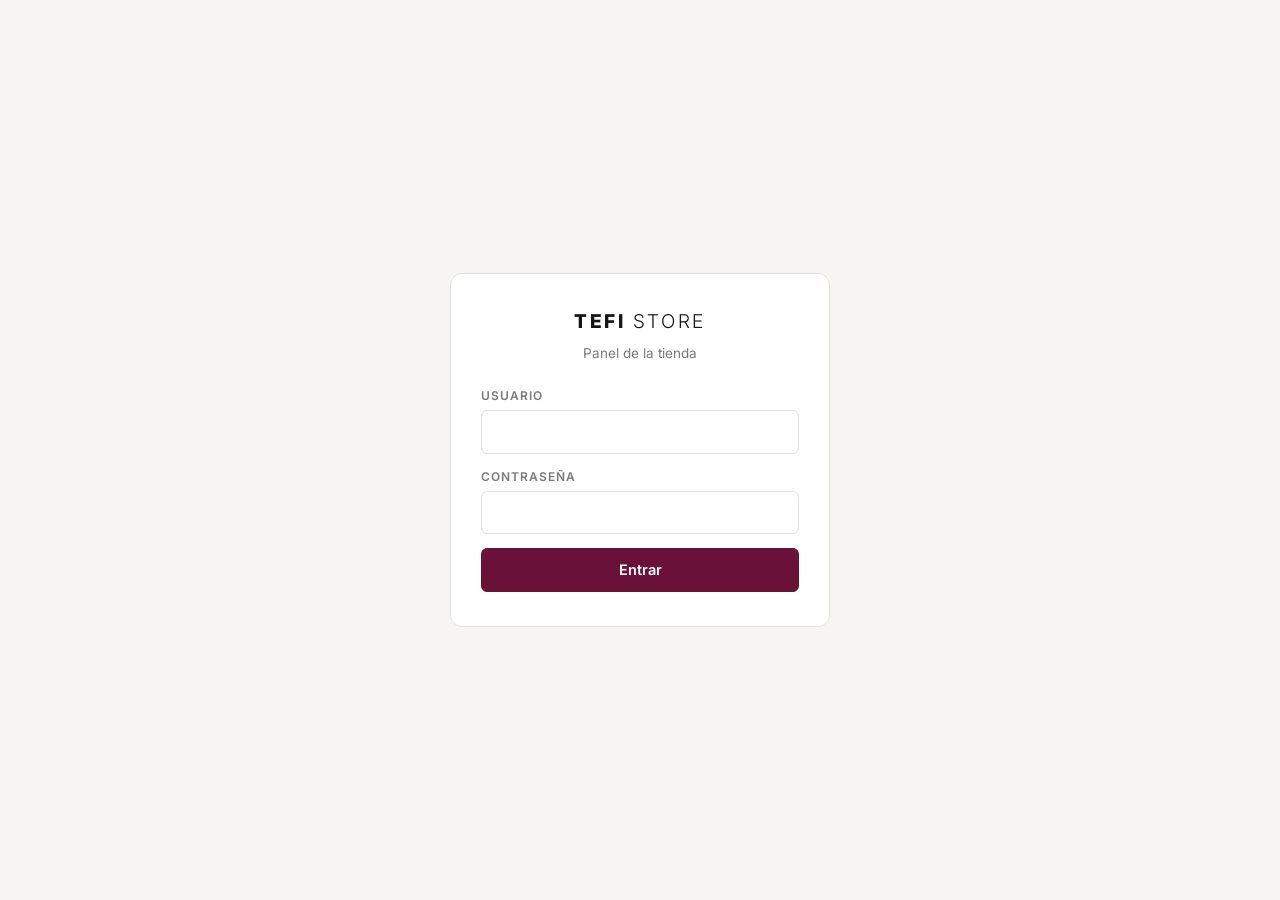
==== admin.html @ 6008ce54 "Que ningún fallo del panel quede en un «Error 502» pelado Si el código de error no estaba en la list" ====
<!doctype html>
<html lang="es-CL">
<head>
<meta charset="utf-8">
<meta name="viewport" content="width=device-width, initial-scale=1">
<meta name="robots" content="noindex, nofollow">
<title>Panel · Tefi Store</title>
<link rel="icon" href="favicon.svg" type="image/svg+xml">
<link rel="preconnect" href="https://fonts.googleapis.com">
<link rel="preconnect" href="https://fonts.gstatic.com" crossorigin>
<link rel="stylesheet" href="https://fonts.googleapis.com/css2?family=Playfair+Display:wght@500;600&family=Inter:wght@400;500;600;700&display=swap">
<style>
:root{
  --vino:#6a1138; --vino-osc:#4f0d2a; --dorado:#b98a3e;
  --tinta:#151515; --tinta-2:#4d4d4d; --suave-txt:#7a7a7a;
  --papel:#fff; --suave:#f6f5f3; --suave-2:#efedea; --linea:#e5e2de;
  --verde:#1f8a5b; --rojo:#b3261e;
  --titulo:"Playfair Display",Georgia,serif; --texto:"Inter",system-ui,sans-serif;
  --radio:6px;
}
*,*::before,*::after{box-sizing:border-box}
[hidden]{display:none !important}
body{margin:0;background:var(--suave);color:var(--tinta);font:15px/1.5 var(--texto);-webkit-font-smoothing:antialiased}
h1,h2,h3{margin:0}
button,input,select,textarea{font:inherit;color:inherit;max-width:100%}
a{color:var(--vino)}

/* ---------- piezas ---------- */
.boton{display:inline-flex;align-items:center;justify-content:center;gap:8px;background:var(--vino);color:#fff;
  border:1px solid var(--vino);border-radius:var(--radio);padding:10px 18px;font-size:14.5px;font-weight:600;cursor:pointer}
.boton:hover{background:var(--vino-osc);border-color:var(--vino-osc)}
.boton[disabled]{opacity:.45;pointer-events:none}
.boton--linea{background:transparent;color:var(--tinta);border-color:var(--linea)}
.boton--linea:hover{background:var(--suave);color:var(--tinta);border-color:var(--tinta)}
.boton--chico{padding:6px 12px;font-size:13px}
.boton--rojo{background:transparent;border-color:var(--linea);color:var(--rojo)}
.boton--rojo:hover{background:#fdf0ef;border-color:var(--rojo)}
.campo{display:grid;gap:5px;margin-bottom:14px}
.campo>label{font-size:12px;letter-spacing:.08em;text-transform:uppercase;color:var(--suave-txt);font-weight:600}
.campo input,.campo select,.campo textarea{width:100%;border:1px solid var(--linea);border-radius:var(--radio);
  padding:10px 12px;font-size:14.5px;background:#fff;outline:none}
.campo input:focus,.campo select:focus,.campo textarea:focus{border-color:var(--vino)}
.campo textarea{min-height:76px;resize:vertical;font-family:inherit;line-height:1.5}
.campo .ayuda{font-size:12.5px;color:var(--suave-txt)}
.fila{display:grid;grid-template-columns:1fr 1fr;gap:0 14px}
.fila-3{display:grid;grid-template-columns:1fr 1fr 1fr;gap:0 14px}
@media(max-width:620px){.fila,.fila-3{grid-template-columns:1fr}}
.marca-check{display:flex;align-items:center;gap:9px;font-size:14.5px;margin-bottom:10px;cursor:pointer}
.marca-check input{width:17px;height:17px;accent-color:var(--vino)}
.tarjeta{background:#fff;border:1px solid var(--linea);border-radius:10px;padding:18px;margin-bottom:14px}
.tarjeta>h3{font-family:var(--titulo);font-size:19px;font-weight:600;margin-bottom:14px}
.vacio{color:var(--suave-txt);font-size:14px;padding:12px 0}

/* ---------- entrar ---------- */
.entrar{min-height:100vh;display:grid;place-items:center;padding:20px}
.entrar-caja{width:min(100%,380px);background:#fff;border:1px solid var(--linea);border-radius:12px;padding:34px 30px}
.marca{display:flex;align-items:baseline;gap:7px;letter-spacing:.14em;font-size:19px;justify-content:center;margin-bottom:6px}
.marca b{font-weight:800}.marca span{font-weight:300}
.entrar-caja p.sub{text-align:center;color:var(--suave-txt);font-size:13.5px;margin:0 0 24px}
.aviso{font-size:13.5px;border-radius:var(--radio);padding:10px 12px;margin-bottom:14px}
.aviso--mal{background:#fdf0ef;color:var(--rojo)}
.aviso--ok{background:#eef8f2;color:var(--verde)}
.aviso--info{background:var(--suave);color:var(--tinta-2)}

/* ---------- marco ---------- */
.barra{position:sticky;top:0;z-index:20;background:#fff;border-bottom:1px solid var(--linea);
  display:flex;align-items:center;gap:14px;padding:12px 20px}
.barra .marca{margin:0;font-size:16px}
.barra-etiqueta{font-size:11.5px;letter-spacing:.12em;text-transform:uppercase;color:var(--suave-txt);
  border-left:1px solid var(--linea);padding-left:14px}
.barra-der{margin-left:auto;display:flex;align-items:center;gap:10px}
.estado-guardado{font-size:13px;color:var(--suave-txt)}
.estado-guardado[data-cambios]{color:var(--dorado);font-weight:600}
.pestanas{display:flex;gap:2px;overflow-x:auto;background:#fff;border-bottom:1px solid var(--linea);padding:0 12px}
.pestanas button{background:none;border:0;border-bottom:2px solid transparent;padding:12px 14px;
  font-size:14.5px;font-weight:500;color:var(--tinta-2);cursor:pointer;white-space:nowrap}
.pestanas button:hover{color:var(--tinta)}
.pestanas button[aria-current]{color:var(--vino);border-bottom-color:var(--vino);font-weight:600}
.cuerpo{max-width:1180px;margin:0 auto;padding:22px 20px 80px}

/* ---------- productos ---------- */
.productos{display:grid;grid-template-columns:320px minmax(0,1fr);gap:20px;align-items:start}
@media(max-width:860px){.productos{grid-template-columns:1fr}}
.lista-caja{background:#fff;border:1px solid var(--linea);border-radius:10px;overflow:hidden;position:sticky;top:120px}
@media(max-width:860px){.lista-caja{position:static}}
.lista-filtros{padding:12px;border-bottom:1px solid var(--linea);display:grid;gap:8px}
.lista-filtros input,.lista-filtros select{width:100%;border:1px solid var(--linea);border-radius:var(--radio);padding:8px 10px;font-size:14px}
.lista{max-height:62vh;overflow:auto}
.lista-item{display:flex;align-items:center;gap:10px;width:100%;text-align:left;background:none;border:0;
  border-bottom:1px solid var(--linea);padding:9px 12px;cursor:pointer}
.lista-item:hover{background:var(--suave)}
.lista-item[aria-current]{background:#f7eff3;box-shadow:inset 3px 0 0 var(--vino)}
.lista-item img{width:44px;height:44px;object-fit:cover;background:var(--suave-2);border-radius:4px;flex:none}
.lista-item div{min-width:0;display:grid}
.lista-item b{font-size:14px;font-weight:500;white-space:nowrap;overflow:hidden;text-overflow:ellipsis}
.lista-item small{font-size:12.5px;color:var(--suave-txt)}
.lista-item .oculto-tag{font-size:11px;color:var(--rojo)}

.editor{background:#fff;border:1px solid var(--linea);border-radius:10px;padding:22px}
.editor-cab{display:flex;align-items:center;gap:12px;margin-bottom:18px}
.editor-cab h2{font-family:var(--titulo);font-size:22px;font-weight:600;margin-right:auto}
.sub-titulo{font-size:12px;letter-spacing:.1em;text-transform:uppercase;color:var(--suave-txt);
  font-weight:600;margin:22px 0 12px;padding-top:16px;border-top:1px solid var(--linea)}

/* fotos */
.fotos{display:flex;flex-wrap:wrap;gap:10px}
.foto{position:relative;width:118px}
.foto img{width:118px;height:89px;object-fit:cover;background:var(--suave-2);border:1px solid var(--linea);border-radius:6px;display:block}
.foto-acciones{display:flex;gap:4px;margin-top:4px}
.foto-acciones button{flex:1;border:1px solid var(--linea);background:#fff;border-radius:4px;padding:3px;
  font-size:12px;cursor:pointer;line-height:1.2}
.foto-acciones button:hover{background:var(--suave)}
.foto-principal{position:absolute;top:4px;left:4px;background:var(--vino);color:#fff;font-size:10px;
  letter-spacing:.06em;text-transform:uppercase;padding:2px 6px;border-radius:3px}
.subir{width:118px;height:89px;border:1px dashed var(--linea);border-radius:6px;background:var(--suave);
  display:grid;place-items:center;cursor:pointer;font-size:13px;color:var(--suave-txt);text-align:center;padding:6px}
.subir:hover{border-color:var(--vino);color:var(--vino)}

/* campo de imagen (portada y banda): se sube desde el dispositivo */
.img-campo{display:flex;gap:14px;align-items:flex-start;flex-wrap:wrap}
.img-campo>img{width:220px;aspect-ratio:4/3;object-fit:cover;display:block;
  border:1px solid var(--linea);border-radius:8px;background:var(--suave-2)}
.img-vacia{width:220px;aspect-ratio:4/3;border:1px dashed var(--linea);border-radius:8px;
  background:var(--suave);display:grid;place-items:center;font-size:13px;color:var(--suave-txt)}
.img-acciones{display:grid;gap:7px;align-content:start;max-width:260px}
.img-acciones label{cursor:pointer}
.img-acciones .ayuda{font-size:12.5px;color:var(--suave-txt);line-height:1.45}

/* tallas */
.tallas-modo{display:flex;gap:6px;margin-bottom:12px}
.tallas-modo button{border:1px solid var(--linea);background:#fff;border-radius:999px;padding:6px 14px;
  font-size:13.5px;cursor:pointer}
.tallas-modo button[aria-pressed="true"]{background:var(--vino);border-color:var(--vino);color:#fff}
.tallas-stock{display:flex;flex-wrap:wrap;gap:8px}
.talla-stock{width:76px}
.talla-stock span{display:block;font-size:12px;color:var(--suave-txt);text-align:center;margin-bottom:3px}
.talla-stock input{width:100%;text-align:center;border:1px solid var(--linea);border-radius:var(--radio);padding:7px 4px}
.talla-stock input[data-cero]{background:#fdf0ef;border-color:#f0c9c6}

/* filas repetibles */
.repe{border:1px solid var(--linea);border-radius:8px;padding:14px;margin-bottom:10px;background:var(--suave)}
.repe-cab{display:flex;align-items:center;gap:10px;margin-bottom:10px}
.repe-cab b{font-size:13px;letter-spacing:.06em;text-transform:uppercase;color:var(--suave-txt);margin-right:auto}
.repe .campo{margin-bottom:10px}
.color-fila{display:flex;gap:8px;align-items:center;margin-bottom:8px}
.color-fila input[type=text]{flex:1}
.color-fila input[type=color]{width:46px;height:38px;padding:2px;border:1px solid var(--linea);border-radius:var(--radio);background:#fff}

.guardado{position:fixed;left:50%;bottom:24px;transform:translate(-50%,10px);z-index:60;background:var(--tinta);
  color:#fff;padding:12px 20px;border-radius:var(--radio);font-size:14px;opacity:0;pointer-events:none;
  transition:opacity .2s,transform .2s}
.guardado[data-ver]{opacity:1;transform:translate(-50%,0)}
.guardado--mal{background:var(--rojo)}
</style>
</head>
<body>

<!-- ============ entrar ============ -->
<section class="entrar" data-entrar>
  <form class="entrar-caja" data-form-entrar>
    <div class="marca"><b>TEFI</b><span>STORE</span></div>
    <p class="sub">Panel de la tienda</p>
    <div class="aviso aviso--mal" data-error-entrar hidden></div>
    <div class="aviso aviso--info" data-config hidden></div>
    <div class="campo">
      <label for="u">Usuario</label>
      <input id="u" type="text" autocomplete="username" required>
    </div>
    <div class="campo">
      <label for="c">Contraseña</label>
      <input id="c" type="password" autocomplete="current-password" required>
    </div>
    <button class="boton" type="submit" style="width:100%">Entrar</button>
  </form>
</section>

<!-- ============ panel ============ -->
<div data-panel hidden>
  <header class="barra">
    <span class="marca"><b>TEFI</b><span>STORE</span></span>
    <span class="barra-etiqueta">Panel</span>
    <div class="barra-der">
      <span class="estado-guardado" data-estado>Sin cambios</span>
      <a class="boton boton--linea boton--chico" href="/" target="_blank" rel="noopener">Ver la página</a>
      <button class="boton" type="button" data-guardar>Guardar cambios</button>
      <button class="boton boton--linea boton--chico" type="button" data-salir>Salir</button>
    </div>
  </header>

  <nav class="pestanas" data-pestanas>
    <button type="button" data-ir="productos" aria-current="page">Productos</button>
    <button type="button" data-ir="portada">Portada</button>
    <button type="button" data-ir="tienda">Tienda</button>
    <button type="button" data-ir="cupones">Cupones</button>
    <button type="button" data-ir="ajustes">Ajustes</button>
  </nav>

  <main class="cuerpo">
    <section data-vista="productos">
      <div class="productos">
        <aside class="lista-caja">
          <div class="lista-filtros">
            <input type="search" data-buscar placeholder="Buscar modelo…">
            <select data-filtro-cat></select>
            <button class="boton boton--chico" type="button" data-nuevo>+ Nuevo producto</button>
          </div>
          <div class="lista" data-lista></div>
        </aside>
        <div data-editor></div>
      </div>
    </section>

    <section data-vista="portada" hidden></section>
    <section data-vista="tienda" hidden></section>
    <section data-vista="cupones" hidden></section>
    <section data-vista="ajustes" hidden></section>
  </main>
</div>

<div class="guardado" data-aviso></div>

<script>
(function () {
  "use strict";

  var API = "/api/admin";
  var cuenta = { usuario: "", clave: "" };
  var D = null;              // el catálogo que se está editando
  var fotosNuevas = [];      // { path, sha } de las fotos subidas en esta sesión
  var version = "";          // versión del catálogo que se cargó: evita pisar cambios de otro
  var previas = {};          // ruta -> la foto en el navegador, para verla antes de publicar
  var cambios = false;
  var sel = null;            // id del producto abierto
  var filtro = { texto: "", categoria: "" };
  var pestana = "productos";

  function $(s, r) { return (r || document).querySelector(s); }
  function $$(s, r) { return Array.prototype.slice.call((r || document).querySelectorAll(s)); }
  function esc(s) {
    return String(s == null ? "" : s).replace(/[&<>"']/g, function (c) {
      return { "&": "&amp;", "<": "&lt;", ">": "&gt;", '"': "&quot;", "'": "&#39;" }[c];
    });
  }
  function plata(n) { return "$" + String(Math.round(n || 0)).replace(/\B(?=(\d{3})+(?!\d))/g, "."); }
  function slug(s) {
    return String(s || "").toLowerCase().normalize("NFD").replace(/[̀-ͯ]/g, "")
      .replace(/[^a-z0-9]+/g, "-").replace(/^-+|-+$/g, "").slice(0, 40);
  }
  function avisar(texto, mal) {
    var el = $("[data-aviso]");
    el.textContent = texto;
    el.classList.toggle("guardado--mal", !!mal);
    el.setAttribute("data-ver", "");
    clearTimeout(el._t);
    el._t = setTimeout(function () { el.removeAttribute("data-ver"); }, 3200);
  }
  function tocar() {
    cambios = true;
    var e = $("[data-estado]");
    e.textContent = "Cambios sin guardar";
    e.setAttribute("data-cambios", "");
  }
  function limpio() {
    cambios = false;
    var e = $("[data-estado]");
    e.textContent = "Todo guardado";
    e.removeAttribute("data-cambios");
  }

  var ERRORES = {
    acceso: "Usuario o contraseña incorrectos.",
    "sin-clave": "Falta poner ADMIN_PASSWORD en las variables del proyecto.",
    "clave-corta": "La contraseña del proyecto debe tener 12 caracteres o más.",
    config: "Falta el token de GitHub o el nombre del repositorio.",
    github: "GitHub no aceptó el cambio. Intenta de nuevo en un minuto.",
    "token-malo": "El token de GitHub no sirve o ya venció. Genera uno nuevo y cámbialo en las variables del proyecto.",
    "token-sin-permiso": "El token de GitHub no tiene permiso para escribir en el repositorio. Necesita «Contents: Read and write».",
    "repo-no-encontrado": "No encuentro el repositorio con ese token. Revisa el nombre en GITHUB_REPO y que el token tenga acceso a ese repositorio.",
    conflicto: "El repositorio cambió mientras guardabas. Vuelve a entrar al panel y guarda de nuevo.",
    desactualizado: "El catálogo cambió desde que abriste el panel. Sal y vuelve a entrar para no borrar esos cambios, y aplica lo tuyo de nuevo.",
    "github-caido": "GitHub está con problemas ahora mismo. Intenta en unos minutos.",
    catalogo: "No se pudo leer el catálogo publicado.",
    datos: "Hay datos que no se pueden guardar así.",
    grande: "El catálogo quedó muy grande.",
    foto: "La foto no se pudo subir (debe ser JPG y pesar menos de 3,5 MB).",
    limite: "Demasiados intentos. Espera unos minutos.",
    origen: "Pedido bloqueado por seguridad."
  };

  function api(accion, extra) {
    var cuerpo = Object.assign({ accion: accion, usuario: cuenta.usuario, clave: cuenta.clave }, extra || {});
    return fetch(API, {
      method: "POST",
      headers: { "Content-Type": "application/json" },
      body: JSON.stringify(cuerpo)
    }).then(function (r) {
      return r.text().then(function (crudo) {
        var d = {};
        try { d = JSON.parse(crudo); } catch (x) { d = {}; }
        if (!r.ok || d.error) {
          // Si no hay un mensaje conocido, se muestra lo que haya llegado: es
          // preferible un texto feo a un «Error 502» que no dice nada.
          var motivo = ERRORES[d.error] ||
            (d.error ? "El servidor respondió «" + d.error + "» (HTTP " + r.status + ")."
                     : "El servidor respondió HTTP " + r.status + ".");
          var e = new Error(motivo +
            (d.github ? "\nGitHub dijo: " + d.github : "") +
            (!d.error && crudo ? "\n" + crudo.replace(/<[^>]*>/g, " ").replace(/\s+/g, " ").trim().slice(0, 200) : ""));
          e.codigo = d.error;
          throw e;
        }
        return d;
      });
    });
  }

  /* ============ entrar ============ */
  fetch(API).then(function (r) { return r.json(); }).then(function (s) {
    var faltas = [];
    if (s.clave !== "configurada") faltas.push("la contraseña del panel (ADMIN_PASSWORD)");
    if (s.github !== "configurado") faltas.push("el token de GitHub (GITHUB_TOKEN)");
    if (!s.repositorio || s.repositorio === "FALTA") faltas.push("el repositorio (GITHUB_REPO)");
    if (faltas.length) {
      var el = $("[data-config]");
      el.textContent = "Falta configurar " + faltas.join(" y ") + " en las variables del proyecto.";
      el.hidden = false;
    }
    if (s.usuario) $("#u").value = s.usuario;
  }).catch(function () { /* el panel igual deja intentar */ });

  $("[data-form-entrar]").addEventListener("submit", function (ev) {
    ev.preventDefault();
    var err = $("[data-error-entrar]");
    err.hidden = true;
    cuenta.usuario = $("#u").value.trim();
    cuenta.clave = $("#c").value;
    var boton = ev.target.querySelector("button");
    boton.disabled = true;
    boton.textContent = "Entrando…";
    api("entrar").then(function (d) {
      if (!d.catalogo) throw new Error("No se encontró el catálogo publicado.");
      D = d.catalogo;
      version = d.version || "";
      $("[data-entrar]").hidden = true;
      $("[data-panel]").hidden = false;
      limpio();
      pintarTodo();
    }).catch(function (e) {
      err.textContent = e.message;
      err.hidden = false;
    }).then(function () {
      boton.disabled = false;
      boton.textContent = "Entrar";
    });
  });

  $("[data-salir]").addEventListener("click", function () {
    if (cambios && !confirm("Tienes cambios sin guardar. ¿Salir igual?")) return;
    location.reload();
  });

  window.addEventListener("beforeunload", function (ev) {
    if (cambios) { ev.preventDefault(); ev.returnValue = ""; }
  });

  /* ============ guardar ============ */
  $("[data-guardar]").addEventListener("click", function () {
    var b = this;
    b.disabled = true;
    b.textContent = "Guardando…";
    api("publicar", { catalogo: D, fotos: fotosNuevas, version: version }).then(function (d) {
      version = (d && d.version) || version;
      fotosNuevas = [];
      limpio();
      avisar("Cambios guardados. La página se actualiza en un par de minutos.");
    }).catch(function (e) {
      avisar(e.message, true);
    }).then(function () {
      b.disabled = false;
      b.textContent = "Guardar cambios";
    });
  });

  /* ============ pestañas ============ */
  $("[data-pestanas]").addEventListener("click", function (ev) {
    var b = ev.target.closest("[data-ir]");
    if (!b) return;
    pestana = b.getAttribute("data-ir");
    $$("[data-ir]").forEach(function (x) {
      if (x === b) x.setAttribute("aria-current", "page"); else x.removeAttribute("aria-current");
    });
    pintarTodo();
  });

  function pintarTodo() {
    $$("[data-vista]").forEach(function (v) { v.hidden = v.getAttribute("data-vista") !== pestana; });
    if (pestana === "productos") { pintarLista(); pintarEditor(); }
    if (pestana === "portada") pintarPortada();
    if (pestana === "tienda") pintarTienda();
    if (pestana === "cupones") pintarCupones();
    if (pestana === "ajustes") pintarAjustes();
  }

  /* ============ productos ============ */
  function todos() {
    var r = [];
    (D.categorias || []).forEach(function (c) {
      (c.productos || []).forEach(function (p) { r.push({ cat: c, p: p }); });
    });
    return r;
  }
  function buscarProd(id) { return todos().filter(function (x) { return x.p.id === id; })[0] || null; }
  function foto1(p) { return (p.fotos && p.fotos[0]) || ""; }

  function pintarLista() {
    var selCat = $("[data-filtro-cat]");
    if (selCat.options.length !== (D.categorias || []).length + 1) {
      selCat.innerHTML = '<option value="">Todas las categorías</option>' +
        (D.categorias || []).map(function (c) {
          return '<option value="' + esc(c.id) + '">' + esc(c.nombre) + "</option>";
        }).join("");
    }
    selCat.value = filtro.categoria;
    $("[data-buscar]").value = filtro.texto;

    var txt = filtro.texto.toLowerCase();
    var lista = todos().filter(function (x) {
      if (filtro.categoria && x.cat.id !== filtro.categoria) return false;
      if (txt && x.p.nombre.toLowerCase().indexOf(txt) < 0) return false;
      return true;
    });
    $("[data-lista]").innerHTML = lista.length ? lista.map(function (x) {
      return '<button class="lista-item" type="button" data-sel="' + esc(x.p.id) + '"' +
        (x.p.id === sel ? ' aria-current="true"' : "") + ">" +
        '<img src="' + esc(urlFoto(foto1(x.p))) + '" alt="" loading="lazy">' +
        "<div><b>" + esc(x.p.nombre) + "</b><small>" + plata(x.p.precio) + " · " + esc(x.cat.nombre) +
        (x.p.disponible === false ? ' <span class="oculto-tag">oculto</span>' : "") + "</small></div></button>";
    }).join("") : '<p class="vacio" style="padding:14px">No hay productos con ese filtro.</p>';
  }

  function tallasComoObjeto(t) {
    if (t && typeof t === "object") return t;
    var o = {};
    var m = /^\s*(\d+)\s*(?:-|a|al)\s*(\d+)\s*$/.exec(String(t || ""));
    if (m) { for (var i = +m[1]; i <= +m[2]; i++) o[String(i)] = null; }
    else String(t || "").split(/[,;\s]+/).filter(Boolean).forEach(function (x) { o[x] = null; });
    return o;
  }

  function pintarEditor() {
    var caja = $("[data-editor]");
    var x = sel ? buscarProd(sel) : null;
    if (!x) {
      caja.innerHTML = '<div class="editor"><p class="vacio">Elige un producto de la lista para editarlo, ' +
        "o crea uno nuevo.</p></div>";
      return;
    }
    var p = x.p;
    var porStock = p.tallas && typeof p.tallas === "object";
    var tallas = tallasComoObjeto(p.tallas);

    caja.innerHTML = '<div class="editor">' +
      '<div class="editor-cab"><h2>' + esc(p.nombre || "Producto") + "</h2>" +
        '<button class="boton boton--rojo boton--chico" type="button" data-borrar-prod>Eliminar</button></div>' +

      '<div class="fila">' +
        campo("Nombre", '<input type="text" data-p="nombre" value="' + esc(p.nombre) + '">') +
        campo("Categoría", '<select data-p="__categoria">' + (D.categorias || []).map(function (c) {
          return '<option value="' + esc(c.id) + '"' + (c.id === x.cat.id ? " selected" : "") + ">" + esc(c.nombre) + "</option>";
        }).join("") + "</select>") +
      "</div>" +
      '<div class="fila">' +
        campo("Precio", '<input type="number" min="0" step="10" data-p="precio" value="' + (p.precio || 0) + '">') +
        campo("Precio antes (opcional)", '<input type="number" min="0" step="10" data-p="precioAntes" value="' +
          (p.precioAntes || "") + '"><span class="ayuda">Déjalo vacío si no está en oferta.</span>') +
      "</div>" +

      '<p class="sub-titulo">Fotos</p>' +
      '<div class="fotos" data-fotos>' +
        (p.fotos || []).map(function (f, i) {
          return '<div class="foto">' + (i === 0 ? '<span class="foto-principal">Principal</span>' : "") +
            '<img src="' + esc(urlFoto(f)) + '" alt="">' +
            '<div class="foto-acciones">' +
              (i > 0 ? '<button type="button" data-foto-sube="' + i + '" title="Mover antes">←</button>' : "") +
              '<button type="button" data-foto-borra="' + i + '" title="Quitar">Quitar</button>' +
            "</div></div>";
        }).join("") +
        '<label class="subir">+ Elegir foto<br><small>del dispositivo</small><input type="file" accept="image/*" hidden data-subir-foto></label>' +
      "</div>" +
      '<p class="ayuda" style="margin-top:8px">La primera foto es la que se ve en el catálogo. Se eligen desde tu teléfono o computador y se recortan solas a 4:3 sobre fondo blanco.</p>' +

      '<p class="sub-titulo">Tallas</p>' +
      '<div class="tallas-modo">' +
        '<button type="button" data-modo-tallas="rango" aria-pressed="' + (!porStock) + '">Rango (sin contar pares)</button>' +
        '<button type="button" data-modo-tallas="stock" aria-pressed="' + (porStock) + '">Stock por talla</button>' +
      "</div>" +
      (porStock
        ? '<div class="tallas-stock">' + Object.keys(tallas).map(function (t) {
            return '<label class="talla-stock"><span>Talla ' + esc(t) + "</span>" +
              '<input type="number" min="0" max="99" data-talla="' + esc(t) + '" value="' + (tallas[t] == null ? 0 : tallas[t]) + '"' +
              ((tallas[t] | 0) === 0 ? " data-cero" : "") + "></label>";
          }).join("") + "</div>" +
          '<p class="ayuda" style="margin-top:8px">En 0 la talla sale tachada. Con 1 o 2 la página avisa «última» o «quedan 2».</p>'
        : campo("Tallas disponibles", '<input type="text" data-p="tallas" value="' + esc(p.tallas || "") +
            '" placeholder="35-40"><span class="ayuda">Un rango como 35-40, o una lista: 36, 37, 39.</span>')) +

      '<p class="sub-titulo">Textos</p>' +
      campo("Resumen (se ve bajo el precio)", '<textarea data-p="detalle" style="min-height:60px">' + esc(p.detalle) + "</textarea>") +
      campo("Descripción", '<textarea data-p="descripcion">' + esc(p.descripcion) + "</textarea>") +
      '<div class="fila">' +
        campo("Material", '<input type="text" data-p="material" value="' + esc(p.material) + '">') +
        campo("Cuidados", '<input type="text" data-p="cuidados" value="' + esc(p.cuidados) + '">') +
      "</div>" +
      campo("Aviso de horma", '<input type="text" data-p="nota" value="' + esc(p.nota) + '">' +
        '<span class="ayuda">Sale destacado junto a las tallas. Ej: «Horma pequeña: se recomienda pedir una talla más».</span>') +

      '<p class="sub-titulo">Colores</p>' +
      '<div data-colores>' + (p.colores || []).map(function (c, i) {
        return '<div class="color-fila">' +
          '<input type="text" data-color-nombre="' + i + '" value="' + esc(c.nombre) + '" placeholder="Nombre del color">' +
          '<input type="color" data-color-hex="' + i + '" value="' + esc(c.hex || "#888888") + '">' +
          '<button class="boton boton--linea boton--chico" type="button" data-color-borra="' + i + '">Quitar</button></div>';
      }).join("") + "</div>" +
      '<button class="boton boton--linea boton--chico" type="button" data-color-nuevo>+ Agregar color</button>' +

      '<p class="sub-titulo">Cómo se muestra</p>' +
      '<label class="marca-check"><input type="checkbox" data-p="destacado"' + (p.destacado ? " checked" : "") +
        "> Mostrar en la portada (Destacados)</label>" +
      '<label class="marca-check"><input type="checkbox" data-p="__oculto"' + (p.disponible === false ? " checked" : "") +
        "> Esconder de la página</label>" +
      campo("Cinta", '<select data-p="__etiqueta">' +
        ["", "nuevo", "oferta", "ultimos"].map(function (e) {
          var n = { "": "Sin cinta", nuevo: "Nuevo", oferta: "Oferta", ultimos: "Últimos pares" }[e];
          return '<option value="' + e + '"' + ((p.etiquetas || [])[0] === e ? " selected" : "") + ">" + n + "</option>";
        }).join("") + "</select>") +
      "</div>";
  }

  /* Una foto recién subida aún no está en la página: se muestra la copia del navegador */
  function urlFoto(f) { return (f && previas[f]) || f || ""; }

  function campo(etiqueta, html) {
    return '<div class="campo"><label>' + esc(etiqueta) + "</label>" + html + "</div>";
  }

  /* Campo de imagen: se elige un archivo del teléfono o del computador, nunca un enlace */
  function campoImagen(etiqueta, valor, attrSubir, attrQuitar) {
    return '<div class="campo"><label>' + esc(etiqueta) + "</label>" +
      '<div class="img-campo">' +
        (valor ? '<img src="' + esc(urlFoto(valor)) + '" alt="">' : '<div class="img-vacia">Sin foto</div>') +
        '<div class="img-acciones">' +
          '<label class="boton boton--linea boton--chico">' + (valor ? "Cambiar foto" : "Elegir foto") +
            '<input type="file" accept="image/*" hidden ' + attrSubir + "></label>" +
          (valor ? '<button class="boton boton--linea boton--chico" type="button" ' + attrQuitar + ">Quitar</button>" : "") +
          '<small class="ayuda">Desde tu teléfono o computador. Se recorta sola a 4:3 y se achica para que la página cargue rápido.</small>' +
        "</div>" +
      "</div></div>";
  }

  /* ---- eventos de productos ---- */
  document.addEventListener("click", function (ev) {
    var el;
    if ((el = ev.target.closest("[data-sel]"))) { sel = el.getAttribute("data-sel"); pintarLista(); pintarEditor(); return; }
    if (ev.target.closest("[data-nuevo]")) { nuevoProducto(); return; }
    if (ev.target.closest("[data-borrar-prod]")) { borrarProducto(); return; }
    if ((el = ev.target.closest("[data-modo-tallas]"))) {
      var x = buscarProd(sel); if (!x) return;
      if (el.getAttribute("data-modo-tallas") === "stock") {
        var o = tallasComoObjeto(x.p.tallas);
        Object.keys(o).forEach(function (k) { if (o[k] == null) o[k] = 1; });
        x.p.tallas = o;
      } else {
        var ks = Object.keys(tallasComoObjeto(x.p.tallas));
        x.p.tallas = ks.length ? ks[0] + "-" + ks[ks.length - 1] : "35-40";
      }
      tocar(); pintarEditor();
      return;
    }
    if ((el = ev.target.closest("[data-foto-borra]"))) {
      var y = buscarProd(sel); if (!y) return;
      y.p.fotos.splice(+el.getAttribute("data-foto-borra"), 1);
      tocar(); pintarEditor(); pintarLista();
      return;
    }
    if ((el = ev.target.closest("[data-foto-sube]"))) {
      var z = buscarProd(sel); if (!z) return;
      var i = +el.getAttribute("data-foto-sube");
      var t = z.p.fotos[i - 1]; z.p.fotos[i - 1] = z.p.fotos[i]; z.p.fotos[i] = t;
      tocar(); pintarEditor(); pintarLista();
      return;
    }
    if (ev.target.closest("[data-color-nuevo]")) {
      var a = buscarProd(sel); if (!a) return;
      (a.p.colores = a.p.colores || []).push({ nombre: "", hex: "#888888" });
      tocar(); pintarEditor();
      return;
    }
    if ((el = ev.target.closest("[data-color-borra]"))) {
      var b = buscarProd(sel); if (!b) return;
      b.p.colores.splice(+el.getAttribute("data-color-borra"), 1);
      tocar(); pintarEditor();
      return;
    }
  });

  document.addEventListener("input", function (ev) {
    var el = ev.target, x;
    if (el.matches("[data-buscar]")) { filtro.texto = el.value; pintarLista(); return; }
    if (el.matches("[data-p]")) {
      x = buscarProd(sel); if (!x) return;
      var k = el.getAttribute("data-p");
      if (k === "__oculto") { if (el.checked) x.p.disponible = false; else delete x.p.disponible; }
      else if (k === "__etiqueta") { x.p.etiquetas = el.value ? [el.value] : []; }
      else if (k === "destacado") { if (el.checked) x.p.destacado = true; else delete x.p.destacado; }
      else if (k === "precio" || k === "precioAntes") {
        var n = parseInt(el.value, 10);
        if (k === "precioAntes" && !n) delete x.p.precioAntes; else x.p[k] = n || 0;
      } else if (k !== "__categoria") {
        x.p[k] = el.value;
      }
      tocar();
      if (k === "nombre" || k === "precio") pintarLista();
      return;
    }
    if (el.matches("[data-talla]")) {
      x = buscarProd(sel); if (!x) return;
      x.p.tallas[el.getAttribute("data-talla")] = Math.max(0, parseInt(el.value, 10) || 0);
      if ((parseInt(el.value, 10) || 0) === 0) el.setAttribute("data-cero", ""); else el.removeAttribute("data-cero");
      tocar();
      return;
    }
    if (el.matches("[data-color-nombre]") || el.matches("[data-color-hex]")) {
      x = buscarProd(sel); if (!x) return;
      var idx = +(el.getAttribute("data-color-nombre") || el.getAttribute("data-color-hex"));
      if (el.hasAttribute("data-color-nombre")) x.p.colores[idx].nombre = el.value;
      else x.p.colores[idx].hex = el.value;
      tocar();
      return;
    }
  });

  document.addEventListener("change", function (ev) {
    var el = ev.target;
    if (el.matches("[data-filtro-cat]")) { filtro.categoria = el.value; pintarLista(); return; }
    if (el.matches('[data-p="__categoria"]')) {
      var x = buscarProd(sel); if (!x) return;
      var destino = (D.categorias || []).filter(function (c) { return c.id === el.value; })[0];
      if (!destino || destino === x.cat) return;
      x.cat.productos.splice(x.cat.productos.indexOf(x.p), 1);
      destino.productos.push(x.p);
      tocar(); pintarLista(); pintarEditor();
      return;
    }
    if (el.matches("[data-subir-foto]")) { subirFoto(el); return; }
    if (el.matches("[data-subir-slide]")) { subirPortada(el); return; }
    if (el.matches("[data-subir-temp]")) { subirTemporada(el); return; }
    if (el.matches("[data-subir-cat]")) { subirCategoria(el); return; }
  });

  function nuevoProducto() {
    var cat = (D.categorias || []).filter(function (c) { return c.id === filtro.categoria; })[0] || D.categorias[0];
    if (!cat) return;
    var p = {
      id: "nuevo-" + Date.now().toString(36),
      nombre: "Modelo nuevo",
      precio: 0,
      fotos: [],
      detalle: "",
      descripcion: "",
      material: "",
      cuidados: "",
      nota: "",
      colores: [],
      etiquetas: [],
      tallas: "35-40"
    };
    cat.productos.unshift(p);
    sel = p.id;
    tocar();
    pintarLista();
    pintarEditor();
  }

  function borrarProducto() {
    var x = buscarProd(sel);
    if (!x) return;
    if (!confirm("¿Eliminar «" + x.p.nombre + "» del catálogo?")) return;
    x.cat.productos.splice(x.cat.productos.indexOf(x.p), 1);
    sel = null;
    tocar();
    pintarLista();
    pintarEditor();
  }

  /* ---- subir una foto ---- */
  /* Toma el archivo que eligió la usuaria, lo achica en el navegador y lo deja en el repositorio.
     Devuelve la ruta con la que queda guardado (fotos/nombre-xxxxx.jpg). */
  function subir(archivo, nombreBase, modo) {
    avisar("Preparando la foto…");
    var guardada = "";
    return aJpeg(archivo, modo).then(function (base64) {
      guardada = base64;
      return api("foto", { datos: base64 });
    }).then(function (d) {
      var base = (slug(nombreBase) || "foto").slice(0, 38);
      if (base.length < 3) base = "foto";
      var ruta = "fotos/" + base + "-" + Math.random().toString(36).slice(2, 7) + ".jpg";
      fotosNuevas.push({ path: ruta, sha: d.sha });
      previas[ruta] = "data:image/jpeg;base64," + guardada;
      return ruta;
    });
  }
  /* Saca el archivo del <input type="file"> y lo deja listo para volver a usarse */
  function archivoDe(input) {
    var archivo = input.files && input.files[0];
    input.value = "";
    return archivo || null;
  }
  function falloFoto(e) {
    avisar((e && e.message) || "No se pudo subir la foto.", true);
  }

  function subirFoto(input) {
    var archivo = archivoDe(input);
    if (!archivo) return;
    var x = buscarProd(sel);
    if (!x) return;
    subir(archivo, x.p.nombre, "contener").then(function (ruta) {
      (x.p.fotos = x.p.fotos || []).push(ruta);
      tocar();
      pintarEditor();
      pintarLista();
      avisar("Foto lista. Recuerda guardar los cambios.");
    }).catch(falloFoto);
  }

  function subirPortada(input) {
    var archivo = archivoDe(input);
    if (!archivo) return;
    var i = +input.getAttribute("data-subir-slide");
    var s = (D.portada || [])[i];
    if (!s) return;
    subir(archivo, "portada-" + (i + 1), "cubrir").then(function (ruta) {
      s.foto = ruta;
      tocar();
      pintarPortada();
      avisar("Foto lista. Recuerda guardar los cambios.");
    }).catch(falloFoto);
  }

  function subirCategoria(input) {
    var archivo = archivoDe(input);
    if (!archivo) return;
    var i = +input.getAttribute("data-subir-cat");
    var c = (D.categorias || [])[i];
    if (!c) return;
    subir(archivo, "categoria-" + (c.id || i + 1), "cubrir").then(function (ruta) {
      c.foto = ruta;
      tocar();
      pintarAjustes();
      avisar("Foto lista. Recuerda guardar los cambios.");
    }).catch(falloFoto);
  }

  function subirTemporada(input) {
    var archivo = archivoDe(input);
    if (!archivo) return;
    subir(archivo, "banda", "cubrir").then(function (ruta) {
      (D.temporada = D.temporada || {}).foto = ruta;
      tocar();
      pintarPortada();
      avisar("Foto lista. Recuerda guardar los cambios.");
    }).catch(falloFoto);
  }

  /* La foto se achica antes de subirla, siempre a 4:3.
     «contener»: el zapato completo sobre fondo blanco (catálogo).
     «cubrir»:   la foto llena el marco y se recorta lo que sobra (portada y banda). */
  function aJpeg(archivo, modo) {
    return new Promise(function (ok, mal) {
      var lector = new FileReader();
      lector.onerror = function () { mal(new Error("No se pudo leer el archivo.")); };
      lector.onload = function () {
        var im = new Image();
        im.onerror = function () { mal(new Error("Ese archivo no es una imagen.")); };
        im.onload = function () {
          var cubrir = modo === "cubrir";
          var W = cubrir ? 1600 : 1400, H = cubrir ? 1200 : 1050;
          var c = document.createElement("canvas");
          c.width = W; c.height = H;
          var g = c.getContext("2d");
          g.fillStyle = "#ffffff";
          g.fillRect(0, 0, W, H);
          var e = cubrir
            ? Math.max(W / im.width, H / im.height)
            : Math.min(W * 0.94 / im.width, H * 0.94 / im.height);
          var w = Math.round(im.width * e), h = Math.round(im.height * e);
          g.drawImage(im, Math.round((W - w) / 2), Math.round((H - h) / 2), w, h);
          var url = c.toDataURL("image/jpeg", cubrir ? 0.86 : 0.88);
          ok(url.slice(url.indexOf(",") + 1));
        };
        im.src = lector.result;
      };
      lector.readAsDataURL(archivo);
    });
  }

  /* ============ portada ============ */
  function pintarPortada() {
    var v = $('[data-vista="portada"]');
    var T = D.temporada || (D.temporada = {});
    v.innerHTML =
      '<div class="tarjeta"><h3>Barra de arriba</h3>' +
        '<div data-anuncio>' + (D.anuncio || []).map(function (a, i) {
          return '<div class="color-fila"><input type="text" data-anuncio-i="' + i + '" value="' + esc(a) + '">' +
            '<button class="boton boton--linea boton--chico" type="button" data-anuncio-borra="' + i + '">Quitar</button></div>';
        }).join("") + "</div>" +
        '<button class="boton boton--linea boton--chico" type="button" data-anuncio-nuevo>+ Agregar texto</button>' +
      "</div>" +

      '<div class="tarjeta"><h3>Imágenes de portada</h3>' +
        '<div class="fila">' +
          campo("Segundos que dura cada imagen",
            '<input type="number" min="2" max="20" step="1" data-portada-seg value="' +
            (parseFloat(D.portadaSegundos) || 4) + '"><span class="ayuda">Entre 2 y 20. Con 4 la portada cambia rápido.</span>') +
          "<div></div>" +
        "</div>" +
        (D.portada || []).map(function (s, i) {
          return '<div class="repe"><div class="repe-cab"><b>Imagen ' + (i + 1) + "</b>" +
            '<button class="boton boton--linea boton--chico" type="button" data-slide-borra="' + i + '">Quitar</button></div>' +
            '<div class="fila">' +
              campo("Título", '<input type="text" data-slide="' + i + '" data-k="titulo" value="' + esc(s.titulo) + '">') +
              campo("Texto del botón", '<input type="text" data-slide="' + i + '" data-k="boton" value="' + esc(s.boton) + '">') +
            "</div>" +
            campo("Bajada", '<input type="text" data-slide="' + i + '" data-k="bajada" value="' + esc(s.bajada) + '">') +
            campo("Enlace del botón", '<input type="text" data-slide="' + i + '" data-k="enlace" value="' + esc(s.enlace) + '">') +
            campoImagen("Foto", s.foto, 'data-subir-slide="' + i + '"', 'data-quitar-slide="' + i + '"') +
            "</div>";
        }).join("") +
        '<button class="boton boton--linea boton--chico" type="button" data-slide-nuevo>+ Agregar imagen</button>' +
      "</div>" +

      '<div class="tarjeta"><h3>Banda del medio</h3>' +
        '<div class="fila">' +
          campo("Etiqueta", '<input type="text" data-temp="etiqueta" value="' + esc(T.etiqueta) + '">') +
          campo("Título", '<input type="text" data-temp="titulo" value="' + esc(T.titulo) + '">') +
        "</div>" +
        campo("Bajada", '<textarea data-temp="bajada" style="min-height:60px">' + esc(T.bajada) + "</textarea>") +
        '<div class="fila">' +
          campo("Texto del botón", '<input type="text" data-temp="boton" value="' + esc(T.boton) + '">') +
          campo("Enlace", '<input type="text" data-temp="enlace" value="' + esc(T.enlace) + '">') +
        "</div>" +
        campoImagen("Foto", T.foto, 'data-subir-temp', "data-quitar-temp") +
      "</div>" +

      '<div class="tarjeta"><h3>Los tres pasos</h3>' +
        (D.pasos || []).map(function (p, i) {
          return '<div class="repe"><div class="repe-cab"><b>Paso ' + (i + 1) + "</b></div>" +
            '<div class="fila">' +
              campo("Título", '<input type="text" data-paso="' + i + '" data-k="titulo" value="' + esc(p.titulo) + '">') +
              campo("Ícono", '<select data-paso="' + i + '" data-k="icono">' +
                ["talla", "camion", "wsp", "bolsa", "tienda"].map(function (ic) {
                  return '<option value="' + ic + '"' + (p.icono === ic ? " selected" : "") + ">" + ic + "</option>";
                }).join("") + "</select>") +
            "</div>" +
            campo("Texto", '<textarea data-paso="' + i + '" data-k="texto" style="min-height:60px">' + esc(p.texto) + "</textarea>") +
            "</div>";
        }).join("") +
      "</div>";
  }

  /* ============ tienda ============ */
  function pintarTienda() {
    var N = D.negocio || (D.negocio = {});
    $('[data-vista="tienda"]').innerHTML =
      '<div class="tarjeta"><h3>Datos de contacto</h3>' +
        '<div class="fila">' +
          campo("Nombre de la tienda", '<input type="text" data-n="nombre" value="' + esc(N.nombre) + '">') +
          campo("Rubro", '<input type="text" data-n="rubro" value="' + esc(N.rubro) + '">') +
        "</div>" +
        '<div class="fila">' +
          campo("WhatsApp (solo números)", '<input type="text" data-n="whatsapp" value="' + esc(N.whatsapp) +
            '"><span class="ayuda">Con el 56 adelante: 56941706063</span>') +
          campo("WhatsApp como se muestra", '<input type="text" data-n="whatsappVisible" value="' + esc(N.whatsappVisible) + '">') +
        "</div>" +
        '<div class="fila">' +
          campo("Instagram (sin @)", '<input type="text" data-n="instagram" value="' + esc(N.instagram) + '">') +
          campo("Facebook (enlace)", '<input type="text" data-n="facebook" value="' + esc(N.facebook) + '">') +
        "</div>" +
      "</div>" +

      '<div class="tarjeta"><h3>Dónde están</h3>' +
        '<p class="ayuda" style="margin-bottom:12px">Si dejas la dirección vacía, la página no muestra la sección Tienda ni el mapa.</p>' +
        campo("Dirección", '<input type="text" data-n="direccion" value="' + esc(N.direccion) + '">') +
        '<div class="fila-3">' +
          campo("Sector", '<input type="text" data-n="sector" value="' + esc(N.sector) + '">') +
          campo("Ciudad", '<input type="text" data-n="ciudad" value="' + esc(N.ciudad) + '">') +
          campo("Región", '<input type="text" data-n="region" value="' + esc(N.region) + '">') +
        "</div>" +
        '<label class="marca-check"><input type="checkbox" data-n="retiroEnTienda"' + (N.retiroEnTienda ? " checked" : "") +
          "> Se puede retirar</label>" +
        '<div class="fila">' +
          campo("Cómo se llama el retiro", '<input type="text" data-n="nombreRetiro" value="' + esc(N.nombreRetiro) + '">') +
          campo("Nota del retiro", '<input type="text" data-n="notaRetiro" value="' + esc(N.notaRetiro) + '">') +
        "</div>" +
      "</div>" +

      '<div class="tarjeta"><h3>Despachos</h3>' +
        '<label class="marca-check"><input type="checkbox" data-n="envioPorPagar"' + (N.envioPorPagar ? " checked" : "") +
          "> Los envíos son por pagar (no se suman al total)</label>" +
        campo("Despacho gratis desde", '<input type="number" min="0" step="1000" data-n="envioGratisDesde" value="' +
          (N.envioGratisDesde || 0) + '"><span class="ayuda">0 = sin despacho gratis. No se usa si los envíos son por pagar.</span>') +
        '<div data-zonas>' + (N.envios || []).map(function (e, i) {
          return '<div class="repe"><div class="repe-cab"><b>Zona ' + (i + 1) + "</b>" +
            '<button class="boton boton--linea boton--chico" type="button" data-zona-borra="' + i + '">Quitar</button></div>' +
            '<div class="fila">' +
              campo("Nombre", '<input type="text" data-zona="' + i + '" data-k="nombre" value="' + esc(e.nombre) + '">') +
              campo("Precio (si se cobra)", '<input type="number" min="0" data-zona="' + i + '" data-k="precio" value="' + (e.precio || "") + '">') +
            "</div>" +
            campo("Plazo", '<input type="text" data-zona="' + i + '" data-k="detalle" value="' + esc(e.detalle) + '">') +
            '<div class="fila">' +
              campo("Comunas (separadas por coma)", '<input type="text" data-zona="' + i + '" data-k="comunas" value="' +
                esc((e.comunas || []).join(", ")) + '">') +
              campo("Regiones (o * para el resto)", '<input type="text" data-zona="' + i + '" data-k="regiones" value="' +
                esc((e.regiones || []).join(", ")) + '">') +
            "</div></div>";
        }).join("") + "</div>" +
        '<button class="boton boton--linea boton--chico" type="button" data-zona-nueva>+ Agregar zona</button>' +
      "</div>" +

      '<div class="tarjeta"><h3>Formas de pago</h3>' +
        campo("Una por línea", '<textarea data-n="__pagos" style="min-height:90px">' + esc((N.pagos || []).join("\n")) + "</textarea>") +
      "</div>" +

      '<div class="tarjeta"><h3>Políticas de compra</h3>' +
        '<div data-politicas>' + (N.politicas || []).map(function (p, i) {
          return '<div class="repe"><div class="repe-cab"><b>Política ' + (i + 1) + "</b>" +
            '<button class="boton boton--linea boton--chico" type="button" data-pol-borra="' + i + '">Quitar</button></div>' +
            campo("Título", '<input type="text" data-pol="' + i + '" data-k="titulo" value="' + esc(p.titulo) + '">') +
            campo("Texto", '<textarea data-pol="' + i + '" data-k="texto" style="min-height:60px">' + esc(p.texto) + "</textarea>") +
            "</div>";
        }).join("") + "</div>" +
        '<button class="boton boton--linea boton--chico" type="button" data-pol-nueva>+ Agregar política</button>' +
      "</div>";
  }

  /* ============ cupones ============ */
  function pintarCupones() {
    $('[data-vista="cupones"]').innerHTML =
      '<div class="tarjeta"><h3>Cupones de descuento</h3>' +
        '<p class="ayuda" style="margin-bottom:14px">El cliente escribe el código en «Finalizar compra». Un cupón por pedido.</p>' +
        '<div data-cupones>' + (D.cupones || []).map(function (c, i) {
          return '<div class="repe"><div class="repe-cab"><b>' + esc(c.codigo || "Cupón") + "</b>" +
            '<button class="boton boton--linea boton--chico" type="button" data-cup-borra="' + i + '">Quitar</button></div>' +
            '<div class="fila-3">' +
              campo("Código", '<input type="text" data-cup="' + i + '" data-k="codigo" value="' + esc(c.codigo) + '">') +
              campo("Tipo", '<select data-cup="' + i + '" data-k="tipo">' +
                [["porcentaje", "Porcentaje"], ["monto", "Monto fijo"], ["envio", "Despacho gratis"]].map(function (t) {
                  return '<option value="' + t[0] + '"' + (c.tipo === t[0] ? " selected" : "") + ">" + t[1] + "</option>";
                }).join("") + "</select>") +
              campo("Valor", '<input type="number" min="0" data-cup="' + i + '" data-k="valor" value="' + (c.valor || 0) + '">') +
            "</div>" +
            '<div class="fila-3">' +
              campo("Compra mínima", '<input type="number" min="0" data-cup="' + i + '" data-k="minimo" value="' + (c.minimo || "") + '">') +
              campo("Tope del descuento", '<input type="number" min="0" data-cup="' + i + '" data-k="tope" value="' + (c.tope || "") + '">') +
              campo("Hasta (aaaa-mm-dd)", '<input type="text" data-cup="' + i + '" data-k="hasta" value="' + esc(c.hasta || "") + '">') +
            "</div>" +
            campo("Detalle", '<input type="text" data-cup="' + i + '" data-k="detalle" value="' + esc(c.detalle) + '">') +
            '<label class="marca-check"><input type="checkbox" data-cup="' + i + '" data-k="activo"' +
              (c.activo !== false ? " checked" : "") + "> Activo</label>" +
            '<label class="marca-check"><input type="checkbox" data-cup="' + i + '" data-k="visible"' +
              (c.visible !== false ? " checked" : "") + "> Mostrarlo en la página</label>" +
            "</div>";
        }).join("") + "</div>" +
        '<button class="boton boton--linea boton--chico" type="button" data-cup-nuevo>+ Agregar cupón</button>' +
      "</div>";
  }

  /* ============ ajustes ============ */
  function pintarAjustes() {
    var T = D.tema || (D.tema = {});
    $('[data-vista="ajustes"]').innerHTML =
      '<div class="tarjeta"><h3>Colores de la marca</h3>' +
        '<div class="fila">' +
          campo("Color principal", '<input type="color" data-tema="color" value="' + esc(T.color || "#6a1138") + '" style="height:44px">') +
          campo("Color de detalles", '<input type="color" data-tema="colorDestacado" value="' + esc(T.colorDestacado || "#b98a3e") + '" style="height:44px">') +
        "</div>" +
      "</div>" +

      '<div class="tarjeta"><h3>Categorías</h3>' +
        '<p class="ayuda" style="margin-bottom:12px">Son los botones del menú. Al quitar una categoría se borran sus productos.</p>' +
        '<div data-cats>' + (D.categorias || []).map(function (c, i) {
          return '<div class="repe"><div class="color-fila">' +
            '<input type="text" data-cat="' + i + '" value="' + esc(c.nombre) + '">' +
            '<span class="ayuda" style="width:90px">' + (c.productos || []).length + " productos</span>" +
            (i > 0 ? '<button class="boton boton--linea boton--chico" type="button" data-cat-sube="' + i + '">↑</button>' : "") +
            '<button class="boton boton--linea boton--chico" type="button" data-cat-borra="' + i + '">Quitar</button></div>' +
            campoImagen("Foto en «Compra por categoría»", c.foto,
              'data-subir-cat="' + i + '"', 'data-quitar-cat="' + i + '"') +
            "</div>";
        }).join("") + "</div>" +
        '<button class="boton boton--linea boton--chico" type="button" data-cat-nueva>+ Agregar categoría</button>' +
      "</div>" +

      '<div class="tarjeta"><h3>Guía de tallas</h3>' +
        '<div data-guia>' + (D.guiaTallas || []).map(function (g, i) {
          return '<div class="color-fila">' +
            '<input type="text" data-guia="' + i + '" data-k="talla" value="' + esc(g.talla) + '" placeholder="Talla">' +
            '<input type="text" data-guia="' + i + '" data-k="cm" value="' + esc(g.cm) + '" placeholder="cm">' +
            '<input type="text" data-guia="' + i + '" data-k="us" value="' + esc(g.us) + '" placeholder="US">' +
            '<button class="boton boton--linea boton--chico" type="button" data-guia-borra="' + i + '">Quitar</button></div>';
        }).join("") + "</div>" +
        '<button class="boton boton--linea boton--chico" type="button" data-guia-nueva>+ Agregar talla</button>' +
      "</div>" +

      '<div class="tarjeta"><h3>Títulos de las secciones</h3>' +
        Object.keys(D.textos || {}).map(function (k) {
          var t = D.textos[k];
          return '<div class="repe"><div class="repe-cab"><b>' + esc(k) + "</b></div>" +
            campo("Título", '<input type="text" data-texto="' + esc(k) + '" data-k="titulo" value="' + esc(t.titulo) + '">') +
            campo("Bajada", '<textarea data-texto="' + esc(k) + '" data-k="bajada" style="min-height:56px">' + esc(t.bajada) + "</textarea>") +
            "</div>";
        }).join("") +
      "</div>";
  }

  /* ============ eventos de las otras pestañas ============ */
  document.addEventListener("input", function (ev) {
    var el = ev.target, i;
    if (el.matches("[data-n]")) {
      var k = el.getAttribute("data-n");
      if (k === "__pagos") D.negocio.pagos = el.value.split("\n").map(function (s) { return s.trim(); }).filter(Boolean);
      else if (el.type === "checkbox") D.negocio[k] = el.checked;
      else if (el.type === "number") D.negocio[k] = parseInt(el.value, 10) || 0;
      else D.negocio[k] = el.value;
      tocar(); return;
    }
    if (el.matches("[data-temp]")) { D.temporada[el.getAttribute("data-temp")] = el.value; tocar(); return; }
    if (el.matches("[data-portada-seg]")) {
      D.portadaSegundos = Math.min(20, Math.max(2, parseInt(el.value, 10) || 4));
      tocar(); return;
    }
    if (el.matches("[data-tema]")) { D.tema[el.getAttribute("data-tema")] = el.value; tocar(); return; }
    if (el.matches("[data-anuncio-i]")) { D.anuncio[+el.getAttribute("data-anuncio-i")] = el.value; tocar(); return; }
    if (el.matches("[data-slide]")) {
      D.portada[+el.getAttribute("data-slide")][el.getAttribute("data-k")] = el.value; tocar(); return;
    }
    if (el.matches("[data-paso]")) {
      D.pasos[+el.getAttribute("data-paso")][el.getAttribute("data-k")] = el.value; tocar(); return;
    }
    if (el.matches("[data-zona]")) {
      i = +el.getAttribute("data-zona");
      var kz = el.getAttribute("data-k");
      var z = D.negocio.envios[i];
      if (kz === "comunas" || kz === "regiones") {
        var l = el.value.split(",").map(function (s) { return s.trim(); }).filter(Boolean);
        if (l.length) z[kz] = l; else delete z[kz];
      } else if (kz === "precio") {
        var n = parseInt(el.value, 10);
        if (n) z.precio = n; else delete z.precio;
      } else z[kz] = el.value;
      tocar(); return;
    }
    if (el.matches("[data-pol]")) {
      D.negocio.politicas[+el.getAttribute("data-pol")][el.getAttribute("data-k")] = el.value; tocar(); return;
    }
    if (el.matches("[data-cup]")) {
      i = +el.getAttribute("data-cup");
      var kc = el.getAttribute("data-k");
      var c = D.cupones[i];
      if (el.type === "checkbox") c[kc] = el.checked;
      else if (el.type === "number") { var v = parseInt(el.value, 10); if (v) c[kc] = v; else delete c[kc]; }
      else c[kc] = el.value;
      tocar(); return;
    }
    if (el.matches("[data-cat]")) { D.categorias[+el.getAttribute("data-cat")].nombre = el.value; tocar(); return; }
    if (el.matches("[data-guia]")) {
      D.guiaTallas[+el.getAttribute("data-guia")][el.getAttribute("data-k")] = el.value; tocar(); return;
    }
    if (el.matches("[data-texto]")) {
      D.textos[el.getAttribute("data-texto")][el.getAttribute("data-k")] = el.value; tocar(); return;
    }
  });

  document.addEventListener("click", function (ev) {
    var el, i;
    if (ev.target.closest("[data-anuncio-nuevo]")) { (D.anuncio = D.anuncio || []).push(""); tocar(); pintarPortada(); return; }
    if ((el = ev.target.closest("[data-anuncio-borra]"))) { D.anuncio.splice(+el.getAttribute("data-anuncio-borra"), 1); tocar(); pintarPortada(); return; }
    if (ev.target.closest("[data-slide-nuevo]")) {
      (D.portada = D.portada || []).push({ titulo: "Título nuevo", bajada: "", foto: "", boton: "Ver el catálogo", enlace: "#/catalogo" });
      tocar(); pintarPortada(); return;
    }
    if ((el = ev.target.closest("[data-slide-borra]"))) { D.portada.splice(+el.getAttribute("data-slide-borra"), 1); tocar(); pintarPortada(); return; }
    if ((el = ev.target.closest("[data-quitar-slide]"))) { D.portada[+el.getAttribute("data-quitar-slide")].foto = ""; tocar(); pintarPortada(); return; }
    if (ev.target.closest("[data-quitar-temp]")) { (D.temporada = D.temporada || {}).foto = ""; tocar(); pintarPortada(); return; }
    if ((el = ev.target.closest("[data-quitar-cat]"))) { D.categorias[+el.getAttribute("data-quitar-cat")].foto = ""; tocar(); pintarAjustes(); return; }
    if (ev.target.closest("[data-zona-nueva]")) {
      (D.negocio.envios = D.negocio.envios || []).push({ nombre: "Zona nueva", detalle: "" });
      tocar(); pintarTienda(); return;
    }
    if ((el = ev.target.closest("[data-zona-borra]"))) { D.negocio.envios.splice(+el.getAttribute("data-zona-borra"), 1); tocar(); pintarTienda(); return; }
    if (ev.target.closest("[data-pol-nueva]")) {
      (D.negocio.politicas = D.negocio.politicas || []).push({ titulo: "", texto: "" });
      tocar(); pintarTienda(); return;
    }
    if ((el = ev.target.closest("[data-pol-borra]"))) { D.negocio.politicas.splice(+el.getAttribute("data-pol-borra"), 1); tocar(); pintarTienda(); return; }
    if (ev.target.closest("[data-cup-nuevo]")) {
      (D.cupones = D.cupones || []).push({ codigo: "", tipo: "porcentaje", valor: 10, detalle: "", activo: true, visible: true });
      tocar(); pintarCupones(); return;
    }
    if ((el = ev.target.closest("[data-cup-borra]"))) { D.cupones.splice(+el.getAttribute("data-cup-borra"), 1); tocar(); pintarCupones(); return; }
    if (ev.target.closest("[data-cat-nueva]")) {
      var nombre = prompt("Nombre de la categoría:");
      if (!nombre) return;
      D.categorias.push({ id: slug(nombre) || ("cat-" + Date.now().toString(36)), nombre: nombre, foto: "", productos: [] });
      tocar(); pintarAjustes(); return;
    }
    if ((el = ev.target.closest("[data-cat-borra]"))) {
      i = +el.getAttribute("data-cat-borra");
      var c = D.categorias[i];
      if ((c.productos || []).length && !confirm("«" + c.nombre + "» tiene " + c.productos.length +
        " productos y se borrarán con ella. ¿Seguir?")) return;
      D.categorias.splice(i, 1);
      tocar(); pintarAjustes(); return;
    }
    if ((el = ev.target.closest("[data-cat-sube]"))) {
      i = +el.getAttribute("data-cat-sube");
      var t = D.categorias[i - 1]; D.categorias[i - 1] = D.categorias[i]; D.categorias[i] = t;
      tocar(); pintarAjustes(); return;
    }
    if (ev.target.closest("[data-guia-nueva]")) {
      (D.guiaTallas = D.guiaTallas || []).push({ talla: "", cm: "", us: "" });
      tocar(); pintarAjustes(); return;
    }
    if ((el = ev.target.closest("[data-guia-borra]"))) { D.guiaTallas.splice(+el.getAttribute("data-guia-borra"), 1); tocar(); pintarAjustes(); return; }
  });
})();
</script>
</body>
</html>
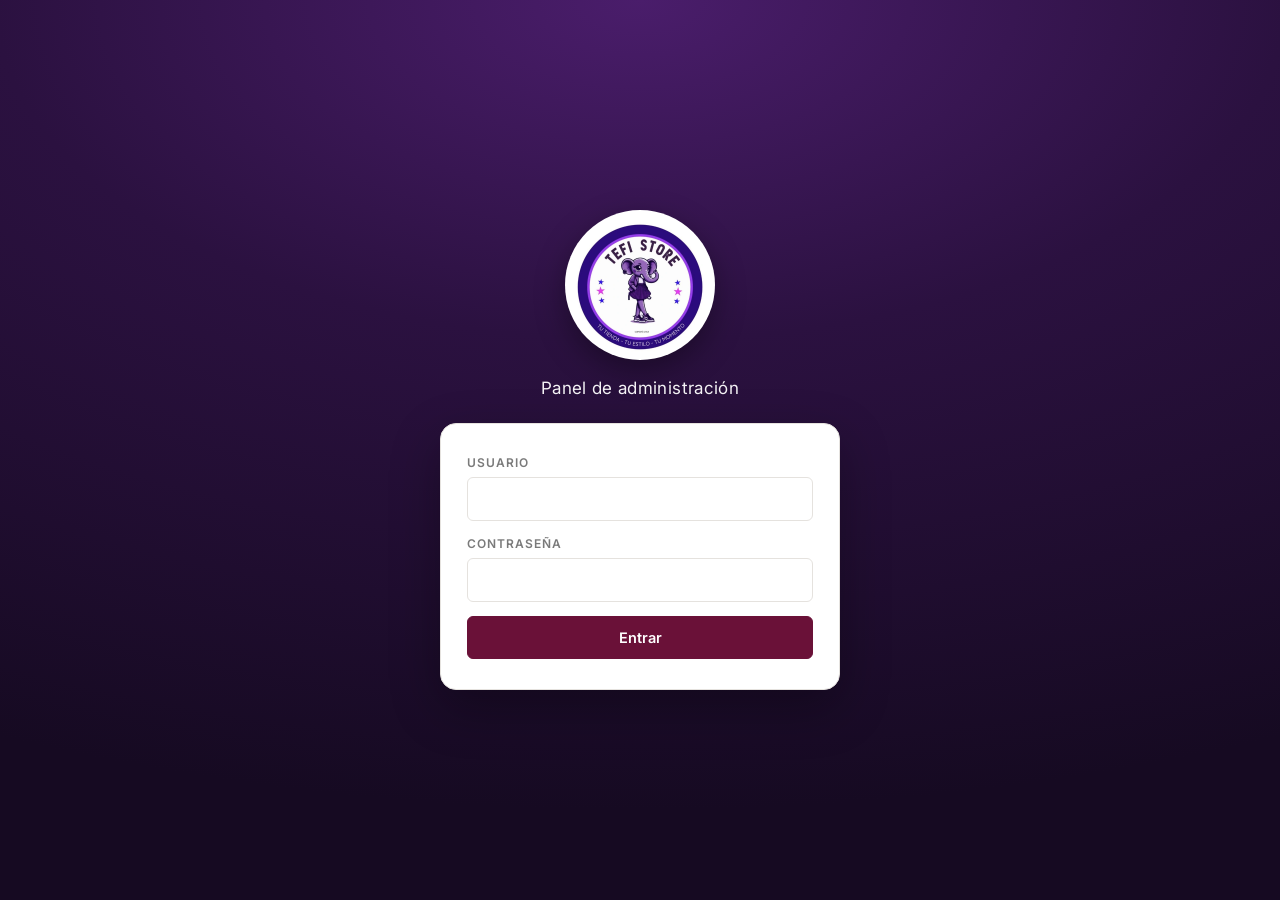
==== commit f8986b0d: "Cambios de la lista: portada, favoritos, comunas y panel Página: - Barra de arriba: camioncito antes" ====
--- a/admin.html
+++ b/admin.html
@@ -30,6 +30,13 @@
   border:1px solid var(--vino);border-radius:var(--radio);padding:10px 18px;font-size:14.5px;font-weight:600;cursor:pointer}
 .boton:hover{background:var(--vino-osc);border-color:var(--vino-osc)}
 .boton[disabled]{opacity:.45;pointer-events:none}
+/* Cuando hay cambios sin guardar, el botón late para que no se te pase */
+.boton--guardar.late{animation:brillo 1.8s ease-in-out infinite}
+@keyframes brillo{
+  0%,100%{box-shadow:0 0 0 0 rgb(106 17 56 / .45)}
+  50%{box-shadow:0 0 0 9px rgb(106 17 56 / 0)}
+}
+@media (prefers-reduced-motion:reduce){.boton--guardar.late{animation:none;outline:2px solid var(--vino);outline-offset:2px}}
 .boton--linea{background:transparent;color:var(--tinta);border-color:var(--linea)}
 .boton--linea:hover{background:var(--suave);color:var(--tinta);border-color:var(--tinta)}
 .boton--chico{padding:6px 12px;font-size:13px}
@@ -52,8 +59,14 @@
 .vacio{color:var(--suave-txt);font-size:14px;padding:12px 0}
 
 /* ---------- entrar ---------- */
-.entrar{min-height:100vh;display:grid;place-items:center;padding:20px}
-.entrar-caja{width:min(100%,380px);background:#fff;border:1px solid var(--linea);border-radius:12px;padding:34px 30px}
+.entrar{min-height:100vh;display:grid;place-items:center;padding:24px 20px;
+  background:radial-gradient(120% 90% at 50% 0%,#4a1d6b 0%,#2b1140 42%,#160a22 100%)}
+.entrar-marco{width:min(100%,400px);display:grid;justify-items:center}
+.entrar-logo{width:150px;height:150px;border-radius:50%;object-fit:cover;background:#fff;
+  box-shadow:0 10px 30px rgb(0 0 0 / .35)}
+.entrar-titulo{color:#fff;font-size:17px;letter-spacing:.02em;margin:16px 0 22px;text-align:center;opacity:.95}
+.entrar-caja{width:100%;background:#fff;border:1px solid var(--linea);border-radius:16px;padding:30px 26px;
+  box-shadow:0 18px 50px rgb(0 0 0 / .3)}
 .marca{display:flex;align-items:baseline;gap:7px;letter-spacing:.14em;font-size:19px;justify-content:center;margin-bottom:6px}
 .marca b{font-weight:800}.marca span{font-weight:300}
 .entrar-caja p.sub{text-align:center;color:var(--suave-txt);font-size:13.5px;margin:0 0 24px}
@@ -66,6 +79,7 @@
 .barra{position:sticky;top:0;z-index:20;background:#fff;border-bottom:1px solid var(--linea);
   display:flex;align-items:center;gap:14px;padding:12px 20px}
 .barra .marca{margin:0;font-size:16px}
+.barra-logo{width:34px;height:34px;border-radius:50%;object-fit:cover;flex:none}
 .barra-etiqueta{font-size:11.5px;letter-spacing:.12em;text-transform:uppercase;color:var(--suave-txt);
   border-left:1px solid var(--linea);padding-left:14px}
 .barra-der{margin-left:auto;display:flex;align-items:center;gap:10px}
@@ -136,6 +150,9 @@
 .talla-stock span{display:block;font-size:12px;color:var(--suave-txt);text-align:center;margin-bottom:3px}
 .talla-stock input{width:100%;text-align:center;border:1px solid var(--linea);border-radius:var(--radio);padding:7px 4px}
 .talla-stock input[data-cero]{background:#fdf0ef;border-color:#f0c9c6}
+.color-punto{display:inline-block;width:12px;height:12px;border-radius:50%;
+  border:1px solid rgb(0 0 0 / .18);vertical-align:-1px;margin-right:2px}
+.repe-cab .ayuda{margin-left:auto;font-size:12.5px;color:var(--suave-txt)}
 
 /* filas repetibles */
 .repe{border:1px solid var(--linea);border-radius:8px;padding:14px;margin-bottom:10px;background:var(--suave)}
@@ -157,9 +174,10 @@
 
 <!-- ============ entrar ============ -->
 <section class="entrar" data-entrar>
+  <div class="entrar-marco">
+    <img class="entrar-logo" src="img/logo-tefi.webp" width="600" height="600" alt="Tefi Store">
+    <p class="entrar-titulo">Panel de administración</p>
   <form class="entrar-caja" data-form-entrar>
-    <div class="marca"><b>TEFI</b><span>STORE</span></div>
-    <p class="sub">Panel de la tienda</p>
     <div class="aviso aviso--mal" data-error-entrar hidden></div>
     <div class="aviso aviso--info" data-config hidden></div>
     <div class="campo">
@@ -172,17 +190,19 @@
     </div>
     <button class="boton" type="submit" style="width:100%">Entrar</button>
   </form>
+  </div>
 </section>
 
 <!-- ============ panel ============ -->
 <div data-panel hidden>
   <header class="barra">
+    <img class="barra-logo" src="img/logo-tefi.webp" width="600" height="600" alt="">
     <span class="marca"><b>TEFI</b><span>STORE</span></span>
     <span class="barra-etiqueta">Panel</span>
     <div class="barra-der">
       <span class="estado-guardado" data-estado>Sin cambios</span>
       <a class="boton boton--linea boton--chico" href="/" target="_blank" rel="noopener">Ver la página</a>
-      <button class="boton" type="button" data-guardar>Guardar cambios</button>
+      <button class="boton boton--guardar" type="button" data-guardar>Guardar cambios</button>
       <button class="boton boton--linea boton--chico" type="button" data-salir>Salir</button>
     </div>
   </header>
@@ -231,7 +251,8 @@
   var previas = {};          // ruta -> la foto en el navegador, para verla antes de publicar
   var cambios = false;
   var sel = null;            // id del producto abierto
-  var filtro = { texto: "", categoria: "" };
+  var filtro = { categoria: "", texto: "" };
+  var grupos = {};           // qué categorías quedaron abiertas en la lista
   var pestana = "productos";
 
   function $(s, r) { return (r || document).querySelector(s); }
@@ -259,12 +280,14 @@
     var e = $("[data-estado]");
     e.textContent = "Cambios sin guardar";
     e.setAttribute("data-cambios", "");
+    $("[data-guardar]").classList.add("late");
   }
   function limpio() {
     cambios = false;
     var e = $("[data-estado]");
     e.textContent = "Todo guardado";
     e.removeAttribute("data-cambios");
+    $("[data-guardar]").classList.remove("late");
   }
 
   var ERRORES = {
@@ -429,17 +452,44 @@
       if (txt && x.p.nombre.toLowerCase().indexOf(txt) < 0) return false;
       return true;
     });
-    $("[data-lista]").innerHTML = lista.length ? lista.map(function (x) {
+    var item = function (x) {
       return '<button class="lista-item" type="button" data-sel="' + esc(x.p.id) + '"' +
         (x.p.id === sel ? ' aria-current="true"' : "") + ">" +
         '<img src="' + esc(urlFoto(foto1(x.p))) + '" alt="" loading="lazy">' +
-        "<div><b>" + esc(x.p.nombre) + "</b><small>" + plata(x.p.precio) + " · " + esc(x.cat.nombre) +
-        (x.p.disponible === false ? ' <span class="oculto-tag">oculto</span>' : "") + "</small></div></button>";
-    }).join("") : '<p class="vacio" style="padding:14px">No hay productos con ese filtro.</p>';
-  }
-
+        "<div><b>" + esc(x.p.nombre) + "</b><small>" + plata(x.p.precio) +
+        (x.p.disponible === false ? ' · <span class="oculto-tag">oculto</span>' : "") + "</small></div></button>";
+    };
+
+    if (!lista.length) {
+      $("[data-lista]").innerHTML = '<p class="vacio" style="padding:14px">No hay productos con ese filtro.</p>';
+      return;
+    }
+    // Agrupada por categoría: con 31 modelos, una sola lista se hace eterna.
+    // Buscando o con una categoría elegida se muestra todo abierto y sin grupos.
+    if (filtro.texto || filtro.categoria) {
+      $("[data-lista]").innerHTML = lista.map(item).join("");
+      return;
+    }
+    $("[data-lista]").innerHTML = (D.categorias || []).map(function (c) {
+      var suyos = lista.filter(function (x) { return x.cat.id === c.id; });
+      if (!suyos.length) return "";
+      var dentro = suyos.some(function (x) { return x.p.id === sel; });
+      var abierto = grupos[c.id] === undefined ? dentro : grupos[c.id];
+      return '<details class="grupo-cat"' + (abierto ? " open" : "") + ' data-grupo="' + esc(c.id) + '">' +
+        "<summary><b>" + esc(c.nombre) + "</b><span>" + suyos.length + "</span></summary>" +
+        suyos.map(item).join("") + "</details>";
+    }).join("");
+  }
+
+  /* Ojo: devuelve siempre un objeto nuevo. Si devolviera el mismo, todos los
+     colores terminarían compartiendo la misma tabla de tallas y cambiar uno
+     cambiaría los otros. */
   function tallasComoObjeto(t) {
-    if (t && typeof t === "object") return t;
+    if (t && typeof t === "object") {
+      var copia = {};
+      Object.keys(t).forEach(function (k) { copia[k] = t[k]; });
+      return copia;
+    }
     var o = {};
     var m = /^\s*(\d+)\s*(?:-|a|al)\s*(\d+)\s*$/.exec(String(t || ""));
     if (m) { for (var i = +m[1]; i <= +m[2]; i++) o[String(i)] = null; }
@@ -457,6 +507,8 @@
     }
     var p = x.p;
     var porStock = p.tallas && typeof p.tallas === "object";
+    var colores = p.colores || [];
+    var porColor = colores.some(function (c) { return c && c.tallas; });
     var tallas = tallasComoObjeto(p.tallas);
 
     caja.innerHTML = '<div class="editor">' +
@@ -489,20 +541,41 @@
       "</div>" +
       '<p class="ayuda" style="margin-top:8px">La primera foto es la que se ve en el catálogo. Se eligen desde tu teléfono o computador y se recortan solas a 4:3 sobre fondo blanco.</p>' +
 
-      '<p class="sub-titulo">Tallas</p>' +
+      '<p class="sub-titulo">Tallas y stock</p>' +
       '<div class="tallas-modo">' +
-        '<button type="button" data-modo-tallas="rango" aria-pressed="' + (!porStock) + '">Rango (sin contar pares)</button>' +
-        '<button type="button" data-modo-tallas="stock" aria-pressed="' + (porStock) + '">Stock por talla</button>' +
-      "</div>" +
-      (porStock
-        ? '<div class="tallas-stock">' + Object.keys(tallas).map(function (t) {
-            return '<label class="talla-stock"><span>Talla ' + esc(t) + "</span>" +
-              '<input type="number" min="0" max="99" data-talla="' + esc(t) + '" value="' + (tallas[t] == null ? 0 : tallas[t]) + '"' +
-              ((tallas[t] | 0) === 0 ? " data-cero" : "") + "></label>";
-          }).join("") + "</div>" +
-          '<p class="ayuda" style="margin-top:8px">En 0 la talla sale tachada. Con 1 o 2 la página avisa «última» o «quedan 2».</p>'
-        : campo("Tallas disponibles", '<input type="text" data-p="tallas" value="' + esc(p.tallas || "") +
-            '" placeholder="35-40"><span class="ayuda">Un rango como 35-40, o una lista: 36, 37, 39.</span>')) +
+        '<button type="button" data-modo-tallas="rango" aria-pressed="' + (!porStock && !porColor) + '">Rango (sin contar pares)</button>' +
+        '<button type="button" data-modo-tallas="stock" aria-pressed="' + (porStock && !porColor) + '">Stock por talla</button>' +
+        (colores.length > 1
+          ? '<button type="button" data-modo-tallas="color" aria-pressed="' + porColor + '">Stock por color y talla</button>'
+          : "") +
+      "</div>" +
+      (porColor
+        ? colores.map(function (c, ic) {
+            var tc = tallasComoObjeto(c.tallas);
+            var quedan = Object.keys(tc).reduce(function (a, k) { return a + (parseInt(tc[k], 10) || 0); }, 0);
+            return '<div class="repe"><div class="repe-cab">' +
+              '<b><span class="color-punto" style="background:' + esc(c.hex || "#ddd") + '"></span> ' +
+              esc(c.nombre || "Color " + (ic + 1)) + "</b>" +
+              '<span class="ayuda">' + quedan + (quedan === 1 ? " par" : " pares") + "</span></div>" +
+              '<div class="tallas-stock">' + Object.keys(tc).map(function (x) {
+                return '<label class="talla-stock"><span>Talla ' + esc(x) + "</span>" +
+                  '<input type="number" min="0" max="99" data-talla-color="' + ic + '" data-talla="' + esc(x) + '" value="' +
+                  (tc[x] == null ? 0 : tc[x]) + '"' + ((tc[x] | 0) === 0 ? " data-cero" : "") + "></label>";
+              }).join("") + "</div></div>";
+          }).join("") +
+          '<p class="ayuda" style="margin-top:8px">Cuántos pares te quedan de cada color en cada talla. ' +
+          'En la página, la clienta elige primero el color y ve solo las tallas que hay de ese color. ' +
+          'En 0 la talla sale tachada; si un color queda en 0 entero, aparece como «sin stock».</p>'
+        : porStock
+          ? '<div class="tallas-stock">' + Object.keys(tallas).map(function (t) {
+              return '<label class="talla-stock"><span>Talla ' + esc(t) + "</span>" +
+                '<input type="number" min="0" max="99" data-talla="' + esc(t) + '" value="' + (tallas[t] == null ? 0 : tallas[t]) + '"' +
+                ((tallas[t] | 0) === 0 ? " data-cero" : "") + "></label>";
+            }).join("") + "</div>" +
+            '<p class="ayuda" style="margin-top:8px">En 0 la talla sale tachada. Con 1 o 2 la página avisa «última» o «quedan 2».</p>'
+          : campo("Tallas disponibles", '<input type="text" data-p="tallas" value="' + esc(p.tallas || "") +
+              '" placeholder="35-40"><span class="ayuda">Un rango como 35-40, o una lista: 36, 37, 39. ' +
+              'Sirve cuando no llevas la cuenta de los pares.</span>')) +
 
       '<p class="sub-titulo">Textos</p>' +
       campo("Resumen (se ve bajo el precio)", '<textarea data-p="detalle" style="min-height:60px">' + esc(p.detalle) + "</textarea>") +
@@ -515,6 +588,10 @@
         '<span class="ayuda">Sale destacado junto a las tallas. Ej: «Horma pequeña: se recomienda pedir una talla más».</span>') +
 
       '<p class="sub-titulo">Colores</p>' +
+      '<p class="ayuda" style="margin:-4px 0 12px">Los colores en que viene este modelo. Salen como botones ' +
+        'en la ficha, se usan en el buscador (si alguien escribe «botines negros» lo encuentra) y el color ' +
+        'elegido viaja en el pedido de WhatsApp. Si subes una foto por color, en el mismo orden, la ficha ' +
+        'cambia la foto al elegir el color.</p>' +
       '<div data-colores>' + (p.colores || []).map(function (c, i) {
         return '<div class="color-fila">' +
           '<input type="text" data-color-nombre="' + i + '" value="' + esc(c.nombre) + '" placeholder="Nombre del color">' +
@@ -528,7 +605,9 @@
         "> Mostrar en la portada (Destacados)</label>" +
       '<label class="marca-check"><input type="checkbox" data-p="__oculto"' + (p.disponible === false ? " checked" : "") +
         "> Esconder de la página</label>" +
-      campo("Cinta", '<select data-p="__etiqueta">' +
+      campo("Cinta", '<span class="ayuda" style="margin-bottom:6px">El cartelito de la esquina de la foto, ' +
+        'en el catálogo. Sirve para destacar lo nuevo o lo que está en oferta.</span>' +
+        '<select data-p="__etiqueta">' +
         ["", "nuevo", "oferta", "ultimos"].map(function (e) {
           var n = { "": "Sin cinta", nuevo: "Nuevo", oferta: "Oferta", ultimos: "Últimos pares" }[e];
           return '<option value="' + e + '"' + ((p.etiquetas || [])[0] === e ? " selected" : "") + ">" + n + "</option>";
@@ -538,6 +617,17 @@
 
   /* Una foto recién subida aún no está en la página: se muestra la copia del navegador */
   function urlFoto(f) { return (f && previas[f]) || f || ""; }
+
+  /* Mantiene al día el «N pares» del color que se está editando, sin rehacer
+     el formulario (si se rehiciera, se perdería el foco mientras se escribe) */
+  function contarPares(input) {
+    var caja = input.closest(".repe");
+    if (!caja) return;
+    var suma = 0;
+    caja.querySelectorAll("[data-talla-color]").forEach(function (i) { suma += parseInt(i.value, 10) || 0; });
+    var r = caja.querySelector(".repe-cab .ayuda");
+    if (r) r.textContent = suma + (suma === 1 ? " par" : " pares");
+  }
 
   function campo(etiqueta, html) {
     return '<div class="campo"><label>' + esc(etiqueta) + "</label>" + html + "</div>";
@@ -560,17 +650,32 @@
   /* ---- eventos de productos ---- */
   document.addEventListener("click", function (ev) {
     var el;
-    if ((el = ev.target.closest("[data-sel]"))) { sel = el.getAttribute("data-sel"); pintarLista(); pintarEditor(); return; }
+    if ((el = ev.target.closest("[data-sel]"))) {
+      sel = el.getAttribute("data-sel");
+      pintarLista(); pintarEditor();
+      alEditor();
+      return;
+    }
     if (ev.target.closest("[data-nuevo]")) { nuevoProducto(); return; }
     if (ev.target.closest("[data-borrar-prod]")) { borrarProducto(); return; }
     if ((el = ev.target.closest("[data-modo-tallas]"))) {
       var x = buscarProd(sel); if (!x) return;
-      if (el.getAttribute("data-modo-tallas") === "stock") {
-        var o = tallasComoObjeto(x.p.tallas);
-        Object.keys(o).forEach(function (k) { if (o[k] == null) o[k] = 1; });
-        x.p.tallas = o;
+      var modo = el.getAttribute("data-modo-tallas");
+      var base = tallasComoObjeto(x.p.tallas);
+      if (modo === "color") {
+        // cada color parte con las tallas del producto, para solo cambiar los números
+        (x.p.colores || []).forEach(function (c) {
+          var o = tallasComoObjeto(c.tallas != null ? c.tallas : base);
+          Object.keys(o).forEach(function (k) { if (o[k] == null) o[k] = 1; });
+          c.tallas = o;
+        });
+      } else if (modo === "stock") {
+        (x.p.colores || []).forEach(function (c) { delete c.tallas; });
+        Object.keys(base).forEach(function (k) { if (base[k] == null) base[k] = 1; });
+        x.p.tallas = base;
       } else {
-        var ks = Object.keys(tallasComoObjeto(x.p.tallas));
+        (x.p.colores || []).forEach(function (c) { delete c.tallas; });
+        var ks = Object.keys(base);
         x.p.tallas = ks.length ? ks[0] + "-" + ks[ks.length - 1] : "35-40";
       }
       tocar(); pintarEditor();
@@ -624,8 +729,19 @@
     }
     if (el.matches("[data-talla]")) {
       x = buscarProd(sel); if (!x) return;
-      x.p.tallas[el.getAttribute("data-talla")] = Math.max(0, parseInt(el.value, 10) || 0);
-      if ((parseInt(el.value, 10) || 0) === 0) el.setAttribute("data-cero", ""); else el.removeAttribute("data-cero");
+      var cuantos = Math.max(0, parseInt(el.value, 10) || 0);
+      var cual = el.getAttribute("data-talla-color");
+      // el stock puede ser del producto entero o de un color
+      if (cual != null) {
+        var col = (x.p.colores || [])[+cual];
+        if (!col) return;
+        col.tallas = col.tallas && typeof col.tallas === "object" ? col.tallas : {};
+        col.tallas[el.getAttribute("data-talla")] = cuantos;
+      } else {
+        x.p.tallas[el.getAttribute("data-talla")] = cuantos;
+      }
+      if (cuantos === 0) el.setAttribute("data-cero", ""); else el.removeAttribute("data-cero");
+      if (cual != null) contarPares(el);
       tocar();
       return;
     }
@@ -656,6 +772,23 @@
     if (el.matches("[data-subir-temp]")) { subirTemporada(el); return; }
     if (el.matches("[data-subir-cat]")) { subirCategoria(el); return; }
   });
+
+  /* En el teléfono la lista va arriba del editor: al elegir un producto hay que
+     bajar a mano. Esto lleva la vista al editor sin que la usuaria haga nada. */
+  document.addEventListener("toggle", function (ev) {
+    var d = ev.target;
+    if (d && d.matches && d.matches("[data-grupo]")) grupos[d.getAttribute("data-grupo")] = d.open;
+  }, true);
+
+  function alEditor() {
+    if (window.innerWidth > 860) return;
+    var caja = $("[data-editor]");
+    if (!caja) return;
+    requestAnimationFrame(function () {
+      var y = caja.getBoundingClientRect().top + window.scrollY - 70;   // deja ver la barra
+      window.scrollTo({ top: Math.max(0, y), behavior: "smooth" });
+    });
+  }
 
   function nuevoProducto() {
     var cat = (D.categorias || []).filter(function (c) { return c.id === filtro.categoria; })[0] || D.categorias[0];
@@ -679,6 +812,7 @@
     tocar();
     pintarLista();
     pintarEditor();
+    alEditor();
   }
 
   function borrarProducto() {
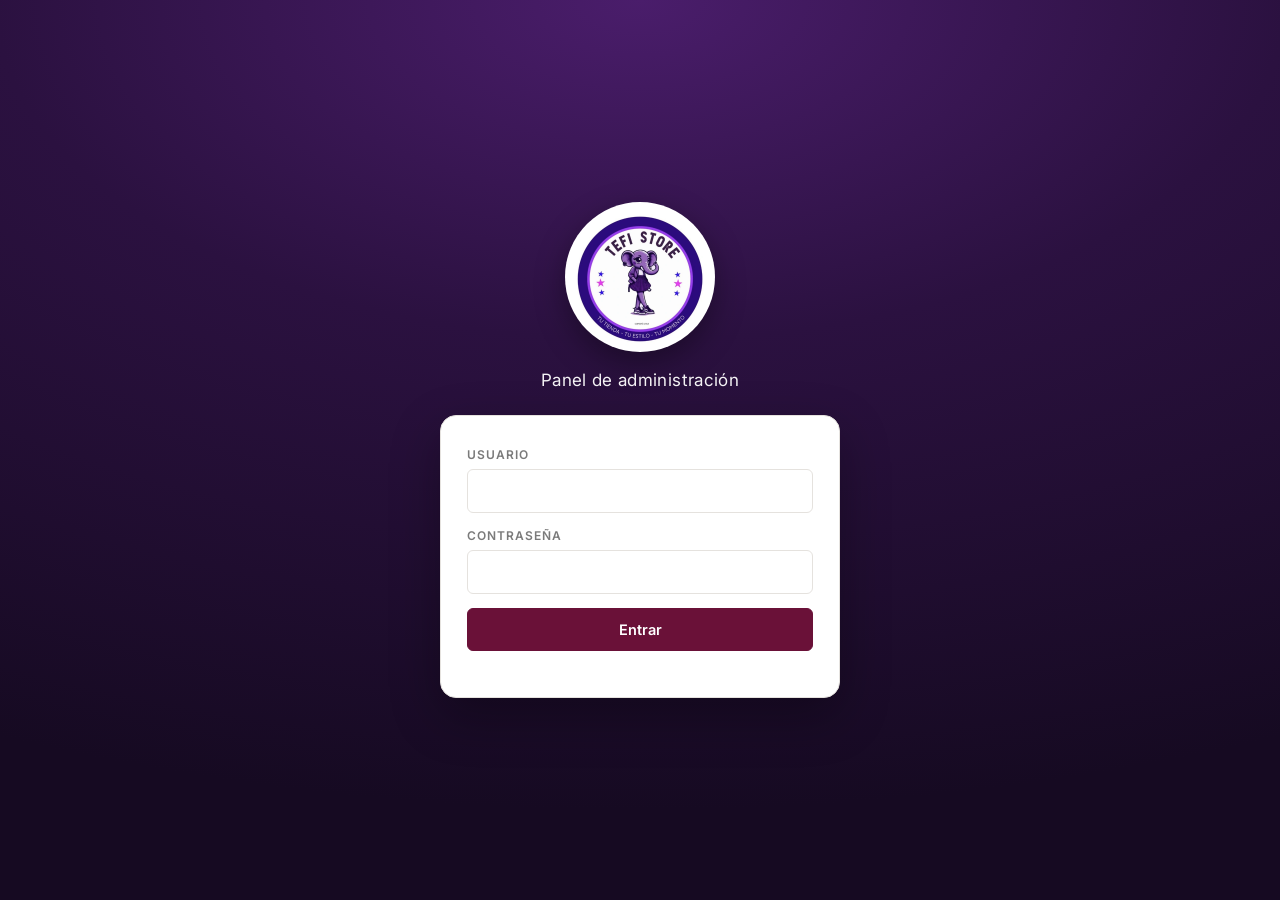
==== commit 465f3821: "Panel: cuenta propia con código de recuperación La dueña puede crearse su usuario y contraseña desde" ====
--- a/admin.html
+++ b/admin.html
@@ -48,7 +48,18 @@
   padding:10px 12px;font-size:14.5px;background:#fff;outline:none}
 .campo input:focus,.campo select:focus,.campo textarea:focus{border-color:var(--vino)}
 .campo textarea{min-height:76px;resize:vertical;font-family:inherit;line-height:1.5}
-.campo .ayuda{font-size:12.5px;color:var(--suave-txt)}
+.campo .ayuda{font-size:12.5px;color:var(--suave-txt);line-height:1.45;
+  padding-left:14px;position:relative}
+.campo .ayuda::before{content:"";position:absolute;left:0;top:.52em;width:7px;height:7px;
+  border-radius:50%;border:1.6px solid var(--vino);opacity:.5}
+/* Avisos: lo que el panel le explica a quien lo está usando */
+.pista{display:flex;gap:10px;align-items:flex-start;margin:12px 0 0;
+  background:#fbf3f6;border-left:3px solid var(--vino);border-radius:0 8px 8px 0;
+  padding:11px 14px;font-size:13.5px;line-height:1.5;color:var(--tinta-2)}
+.pista svg{width:17px;height:17px;flex:none;margin-top:1px;color:var(--vino);
+  fill:none;stroke:currentColor;stroke-width:1.8;stroke-linecap:round;stroke-linejoin:round}
+.pista b{color:var(--tinta);font-weight:600}
+.pista--antes{margin:0 0 14px}
 .fila{display:grid;grid-template-columns:1fr 1fr;gap:0 14px}
 .fila-3{display:grid;grid-template-columns:1fr 1fr 1fr;gap:0 14px}
 @media(max-width:620px){.fila,.fila-3{grid-template-columns:1fr}}
@@ -70,6 +81,22 @@
 .marca{display:flex;align-items:baseline;gap:7px;letter-spacing:.14em;font-size:19px;justify-content:center;margin-bottom:6px}
 .marca b{font-weight:800}.marca span{font-weight:300}
 .entrar-caja p.sub{text-align:center;color:var(--suave-txt);font-size:13.5px;margin:0 0 24px}
+.entrar-pie{text-align:center;margin:16px 0 0}
+.enlace-suave{border:0;background:none;padding:0;font:inherit;font-size:13.5px;color:var(--vino);
+  cursor:pointer;text-decoration:underline;text-underline-offset:3px}
+.recuperar-titulo{font-family:var(--titulo);font-size:20px;font-weight:600;margin:0 0 4px;text-align:center}
+/* El código de recuperación: se muestra una sola vez, grande y copiable */
+.codigo-caja{display:grid;gap:14px;justify-items:center;text-align:center;
+  border:2px dashed var(--vino);border-radius:12px;padding:22px 18px;background:#fbf3f6;margin:4px 0 0}
+.codigo-valor{font-family:ui-monospace,SFMono-Regular,Menlo,monospace;font-size:clamp(22px,5vw,30px);
+  font-weight:700;letter-spacing:.08em;color:var(--vino);user-select:all;word-break:break-all}
+.codigo-acciones{display:flex;gap:8px;flex-wrap:wrap;justify-content:center}
+.ventana-codigo{border:0;padding:0;background:none;max-width:none;max-height:none;width:100%;height:100%}
+.ventana-codigo:not([open]){display:none}
+.ventana-codigo::backdrop{background:rgb(22 10 34 / .55)}
+.ventana-codigo{display:grid;place-items:center}
+.ventana-codigo-caja{width:min(100% - 32px,430px);background:#fff;border-radius:14px;padding:26px 24px}
+.ventana-codigo-caja h2{font-family:var(--titulo);font-size:21px;font-weight:600;margin:0 0 6px}
 .aviso{font-size:13.5px;border-radius:var(--radio);padding:10px 12px;margin-bottom:14px}
 .aviso--mal{background:#fdf0ef;color:var(--rojo)}
 .aviso--ok{background:#eef8f2;color:var(--verde)}
@@ -77,12 +104,22 @@
 
 /* ---------- marco ---------- */
 .barra{position:sticky;top:0;z-index:20;background:#fff;border-bottom:1px solid var(--linea);
-  display:flex;align-items:center;gap:14px;padding:12px 20px}
+  display:flex;align-items:center;gap:14px;padding:12px 20px;flex-wrap:wrap}
 .barra .marca{margin:0;font-size:16px}
 .barra-logo{width:34px;height:34px;border-radius:50%;object-fit:cover;flex:none}
 .barra-etiqueta{font-size:11.5px;letter-spacing:.12em;text-transform:uppercase;color:var(--suave-txt);
   border-left:1px solid var(--linea);padding-left:14px}
 .barra-der{margin-left:auto;display:flex;align-items:center;gap:10px}
+/* En el teléfono no cabía todo en una línea y «Guardar cambios» quedaba
+   cortado a la derecha. Ahora baja a su propia fila, ancho completo. */
+@media(max-width:720px){
+  .barra{padding:10px 14px;gap:10px}
+  .barra-etiqueta{display:none}
+  .barra-der{margin-left:auto;width:100%;flex-wrap:wrap;gap:8px}
+  .barra-der .estado-guardado{order:-1;width:100%;text-align:center}
+  .barra-der [data-guardar]{flex:1 1 auto;justify-content:center}
+  .barra-der a,.barra-der [data-salir]{flex:0 0 auto}
+}
 .estado-guardado{font-size:13px;color:var(--suave-txt)}
 .estado-guardado[data-cambios]{color:var(--dorado);font-weight:600}
 .pestanas{display:flex;gap:2px;overflow-x:auto;background:#fff;border-bottom:1px solid var(--linea);padding:0 12px}
@@ -109,6 +146,23 @@
 .lista-item b{font-size:14px;font-weight:500;white-space:nowrap;overflow:hidden;text-overflow:ellipsis}
 .lista-item small{font-size:12.5px;color:var(--suave-txt)}
 .lista-item .oculto-tag{font-size:11px;color:var(--rojo)}
+/* Grupos por categoría en la lista de productos */
+.grupo-cat{border-bottom:1px solid var(--linea)}
+.grupo-cat:last-child{border-bottom:0}
+.grupo-cat>summary{display:flex;align-items:center;gap:10px;padding:11px 14px;cursor:pointer;
+  background:var(--suave);list-style:none;position:sticky;top:0;z-index:1;
+  border-bottom:1px solid var(--linea)}
+.grupo-cat>summary::-webkit-details-marker{display:none}
+.grupo-cat>summary::marker{content:""}
+.grupo-cat>summary:hover{background:var(--suave-2)}
+.grupo-cat-foto{width:34px;height:26px;border-radius:5px;object-fit:cover;flex:none;
+  border:1px solid var(--linea);background:#fff}
+.grupo-cat>summary b{font-size:13.5px;font-weight:600;letter-spacing:.02em}
+.grupo-cat-n{margin-left:auto;background:#fff;border:1px solid var(--linea);border-radius:999px;
+  padding:2px 9px;font-size:11.5px;color:var(--suave-txt);font-variant-numeric:tabular-nums}
+.grupo-cat-flecha{width:9px;height:9px;flex:none;border-right:1.6px solid var(--suave-txt);
+  border-bottom:1.6px solid var(--suave-txt);transform:rotate(-45deg);margin-right:2px;transition:transform .15s}
+.grupo-cat[open]>summary .grupo-cat-flecha{transform:rotate(45deg)}
 
 .editor{background:#fff;border:1px solid var(--linea);border-radius:10px;padding:22px}
 .editor-cab{display:flex;align-items:center;gap:12px;margin-bottom:18px}
@@ -150,6 +204,31 @@
 .talla-stock span{display:block;font-size:12px;color:var(--suave-txt);text-align:center;margin-bottom:3px}
 .talla-stock input{width:100%;text-align:center;border:1px solid var(--linea);border-radius:var(--radio);padding:7px 4px}
 .talla-stock input[data-cero]{background:#fdf0ef;border-color:#f0c9c6}
+/* estadísticas */
+.st-periodos{display:flex;gap:6px;flex-wrap:wrap;margin-bottom:16px}
+.st-periodos button{border:1px solid var(--linea);background:#fff;border-radius:999px;padding:6px 14px;font-size:13.5px;cursor:pointer}
+.st-periodos button[aria-pressed="true"]{background:var(--vino);border-color:var(--vino);color:#fff}
+.st-tiles{display:grid;grid-template-columns:repeat(auto-fit,minmax(170px,1fr));gap:12px;margin-bottom:18px}
+.st-tile{border:1px solid var(--linea);border-radius:10px;padding:14px 16px;background:#fff}
+.st-tile b{display:block;font-size:26px;font-weight:600;line-height:1.1;font-variant-numeric:tabular-nums}
+.st-tile span{display:block;font-size:12px;letter-spacing:.08em;text-transform:uppercase;color:var(--suave-txt);font-weight:600;margin-bottom:6px}
+.st-tile small{display:block;color:var(--suave-txt);font-size:12.5px;margin-top:4px;line-height:1.4}
+.st-barras{display:flex;align-items:flex-end;gap:4px;height:130px;padding:10px 0;border-bottom:1px solid var(--linea)}
+.st-barras div{flex:1;background:var(--vino);border-radius:3px 3px 0 0;min-height:2px;opacity:.85}
+.st-barras div:hover{opacity:1}
+.st-pie-fechas{display:flex;justify-content:space-between;font-size:11.5px;color:var(--suave-txt);margin-top:6px}
+.st-paso{display:grid;grid-template-columns:minmax(0,1fr) 2.2fr auto auto;gap:10px;align-items:center;padding:7px 0;font-size:14px}
+.st-paso span.b{background:var(--suave-2);border-radius:999px;height:10px;overflow:hidden}
+.st-paso span.b i{display:block;height:100%;background:var(--vino)}
+.st-paso b{font-variant-numeric:tabular-nums}
+.st-paso small{color:var(--suave-txt);min-width:46px;text-align:right}
+.st-dos{display:grid;grid-template-columns:1fr 1fr;gap:16px}
+@media(max-width:760px){.st-dos{grid-template-columns:1fr}}
+.st-rank{display:grid;gap:7px}
+.st-rank li{display:flex;gap:10px;align-items:center;font-size:14px}
+.st-rank li b{margin-left:auto;font-variant-numeric:tabular-nums}
+.st-vacio{color:var(--suave-txt);font-size:13.5px}
+.st-pasos{margin:10px 0 0 18px;display:grid;gap:7px;font-size:14px;line-height:1.5}
 .color-punto{display:inline-block;width:12px;height:12px;border-radius:50%;
   border:1px solid rgb(0 0 0 / .18);vertical-align:-1px;margin-right:2px}
 .repe-cab .ayuda{margin-left:auto;font-size:12.5px;color:var(--suave-txt)}
@@ -189,6 +268,21 @@
       <input id="c" type="password" autocomplete="current-password" required>
     </div>
     <button class="boton" type="submit" style="width:100%">Entrar</button>
+    <p class="entrar-pie"><button type="button" class="enlace-suave" data-olvide hidden>¿Olvidaste tu contraseña?</button></p>
+  </form>
+
+  <form class="entrar-caja" data-form-recuperar hidden>
+    <h2 class="recuperar-titulo">Recuperar la contraseña</h2>
+    <p class="ayuda" style="margin:0 0 16px">Escribe tu usuario y el código que guardaste cuando creaste la cuenta.</p>
+    <div class="aviso aviso--mal" data-error-recuperar hidden></div>
+    <div class="campo"><label for="ru">Usuario</label><input id="ru" type="text" autocomplete="username" required></div>
+    <div class="campo"><label for="rc">Código de recuperación</label>
+      <input id="rc" type="text" placeholder="XXXXX-XXXX-XXXX" autocapitalize="characters" autocomplete="off" required></div>
+    <div class="campo"><label for="rn">Contraseña nueva</label>
+      <input id="rn" type="password" autocomplete="new-password" required>
+      <span class="ayuda">Mínimo 12 caracteres, con letras y números.</span></div>
+    <button class="boton" type="submit" style="width:100%">Cambiar la contraseña</button>
+    <p class="entrar-pie"><button type="button" class="enlace-suave" data-volver-entrar>Volver</button></p>
   </form>
   </div>
 </section>
@@ -213,6 +307,8 @@
     <button type="button" data-ir="tienda">Tienda</button>
     <button type="button" data-ir="cupones">Cupones</button>
     <button type="button" data-ir="ajustes">Ajustes</button>
+    <button type="button" data-ir="estadisticas">Estadísticas</button>
+    <button type="button" data-ir="cuenta">Cuenta</button>
   </nav>
 
   <main class="cuerpo">
@@ -234,8 +330,26 @@
     <section data-vista="tienda" hidden></section>
     <section data-vista="cupones" hidden></section>
     <section data-vista="ajustes" hidden></section>
+    <section data-vista="estadisticas" hidden></section>
+    <section data-vista="cuenta" hidden></section>
   </main>
 </div>
+
+<dialog class="ventana-codigo" data-ventana-codigo>
+  <div class="ventana-codigo-caja">
+    <h2>Guarda este código</h2>
+    <p class="ayuda" data-codigo-texto></p>
+    <div class="codigo-caja">
+      <span class="codigo-valor" data-codigo-valor></span>
+      <div class="codigo-acciones">
+        <button class="boton boton--linea boton--chico" type="button" data-copiar-codigo>Copiar</button>
+      </div>
+    </div>
+    <p class="ayuda" style="margin-top:14px"><b>Sácale una captura ahora.</b> No se vuelve a mostrar, y es lo único
+      que te deja recuperar la cuenta si olvidas la contraseña.</p>
+    <button class="boton" type="button" data-cerrar-codigo style="width:100%;margin-top:16px">Ya lo guardé</button>
+  </div>
+</dialog>
 
 <div class="guardado" data-aviso></div>
 
@@ -307,6 +421,13 @@
     grande: "El catálogo quedó muy grande.",
     foto: "La foto no se pudo subir (debe ser JPG y pesar menos de 3,5 MB).",
     limite: "Demasiados intentos. Espera unos minutos.",
+    "sin-base": "Esto necesita la base de datos de Cloudflare conectada. Mira la pestaña Estadísticas.",
+    "sin-cuenta": "Todavía no has creado una cuenta propia.",
+    "usuario-ocupado": "Ese usuario ya existe.",
+    "usuario-malo": "El usuario va de 3 a 24 caracteres: letras, números, punto, guion o guion bajo.",
+    "clave-corta-cuenta": "La contraseña debe tener 12 caracteres o más.",
+    "clave-simple": "La contraseña necesita al menos una letra y un número.",
+    "codigo-malo": "Ese código no corresponde. Revísalo en la captura que guardaste.",
     origen: "Pedido bloqueado por seguridad."
   };
 
@@ -349,6 +470,8 @@
       el.hidden = false;
     }
     if (s.usuario) $("#u").value = s.usuario;
+    // El enlace de recuperar solo sirve si hay una cuenta propia creada
+    if (s.cuentaPropia) $("[data-olvide]").hidden = false;
   }).catch(function () { /* el panel igual deja intentar */ });
 
   $("[data-form-entrar]").addEventListener("submit", function (ev) {
@@ -377,6 +500,55 @@
     });
   });
 
+  /* ---- recuperar la contraseña con el código ---- */
+  function verRecuperar(si) {
+    $("[data-form-entrar]").hidden = !!si;
+    $("[data-form-recuperar]").hidden = !si;
+    $("[data-error-recuperar]").hidden = true;
+  }
+  $("[data-olvide]").addEventListener("click", function () { verRecuperar(true); });
+  $("[data-volver-entrar]").addEventListener("click", function () { verRecuperar(false); });
+
+  $("[data-form-recuperar]").addEventListener("submit", function (ev) {
+    ev.preventDefault();
+    var err = $("[data-error-recuperar]");
+    err.hidden = true;
+    var boton = ev.target.querySelector("button[type=submit]");
+    boton.disabled = true;
+    boton.textContent = "Cambiando…";
+    fetch(API, {
+      method: "POST",
+      headers: { "Content-Type": "application/json" },
+      body: JSON.stringify({ accion: "recuperar", usuario: $("#ru").value.trim(), codigo: $("#rc").value, nuevaClave: $("#rn").value })
+    }).then(function (r) {
+      return r.text().then(function (crudo) {
+        var d = {};
+        try { d = JSON.parse(crudo); } catch (x) { d = {}; }
+        if (!r.ok || d.error) throw new Error(ERRORES[d.error] || ("El servidor respondió HTTP " + r.status + "."));
+        return d;
+      });
+    }).then(function (d) {
+      verRecuperar(false);
+      $("#u").value = $("#ru").value.trim();
+      $("#c").value = "";
+      mostrarCodigo(d.codigo, "Tu contraseña quedó cambiada. Este es tu código nuevo: el anterior ya no sirve.");
+    }).catch(function (e) {
+      err.textContent = e.message;
+      err.hidden = false;
+    }).then(function () {
+      boton.disabled = false;
+      boton.textContent = "Cambiar la contraseña";
+    });
+  });
+
+  /* El código se ve una sola vez: aquí o en una captura */
+  function mostrarCodigo(codigo, texto) {
+    var dlg = $("[data-ventana-codigo]");
+    $("[data-codigo-texto]").textContent = texto;
+    $("[data-codigo-valor]").textContent = codigo;
+    dlg.showModal();
+  }
+
   $("[data-salir]").addEventListener("click", function () {
     if (cambios && !confirm("Tienes cambios sin guardar. ¿Salir igual?")) return;
     location.reload();
@@ -422,6 +594,11 @@
     if (pestana === "tienda") pintarTienda();
     if (pestana === "cupones") pintarCupones();
     if (pestana === "ajustes") pintarAjustes();
+    if (pestana === "cuenta") cargarCuenta();
+    if (pestana === "estadisticas") {
+      // se piden una sola vez por visita, salvo que cambies el período
+      if (!statsPedidas) { statsPedidas = true; cargarEstadisticas(); } else pintarEstadisticas();
+    }
   }
 
   /* ============ productos ============ */
@@ -475,8 +652,11 @@
       if (!suyos.length) return "";
       var dentro = suyos.some(function (x) { return x.p.id === sel; });
       var abierto = grupos[c.id] === undefined ? dentro : grupos[c.id];
+      var tapa = c.foto || foto1((suyos[0] || {}).p || {});
       return '<details class="grupo-cat"' + (abierto ? " open" : "") + ' data-grupo="' + esc(c.id) + '">' +
-        "<summary><b>" + esc(c.nombre) + "</b><span>" + suyos.length + "</span></summary>" +
+        "<summary><i class=\"grupo-cat-flecha\"></i>" +
+          (tapa ? '<img class="grupo-cat-foto" src="' + esc(urlFoto(tapa)) + '" alt="" loading="lazy">' : "") +
+          "<b>" + esc(c.nombre) + '</b><span class="grupo-cat-n">' + suyos.length + "</span></summary>" +
         suyos.map(item).join("") + "</details>";
     }).join("");
   }
@@ -539,19 +719,18 @@
         }).join("") +
         '<label class="subir">+ Elegir foto<br><small>del dispositivo</small><input type="file" accept="image/*" hidden data-subir-foto></label>' +
       "</div>" +
-      '<p class="ayuda" style="margin-top:8px">La primera foto es la que se ve en el catálogo. Se eligen desde tu teléfono o computador y se recortan solas a 4:3 sobre fondo blanco.</p>' +
+      pista("La <b>primera foto</b> es la que se ve en el catálogo; arrástrala con la flecha si quieres otra. " +
+        "Las eliges desde tu teléfono o computador y se recortan solas, sobre fondo blanco.") +
 
       '<p class="sub-titulo">Tallas y stock</p>' +
       '<div class="tallas-modo">' +
         '<button type="button" data-modo-tallas="rango" aria-pressed="' + (!porStock && !porColor) + '">Rango (sin contar pares)</button>' +
-        '<button type="button" data-modo-tallas="stock" aria-pressed="' + (porStock && !porColor) + '">Stock por talla</button>' +
-        (colores.length > 1
-          ? '<button type="button" data-modo-tallas="color" aria-pressed="' + porColor + '">Stock por color y talla</button>'
-          : "") +
-      "</div>" +
-      (porColor
+        '<button type="button" data-modo-tallas="color" aria-pressed="' + (porStock || porColor) + '">Stock por color y talla</button>' +
+      "</div>" +
+      (porColor || (porStock && colores.length)
         ? colores.map(function (c, ic) {
-            var tc = tallasComoObjeto(c.tallas);
+            // mientras no se haya separado, cada color muestra el stock del producto
+            var tc = tallasComoObjeto(c.tallas != null ? c.tallas : p.tallas);
             var quedan = Object.keys(tc).reduce(function (a, k) { return a + (parseInt(tc[k], 10) || 0); }, 0);
             return '<div class="repe"><div class="repe-cab">' +
               '<b><span class="color-punto" style="background:' + esc(c.hex || "#ddd") + '"></span> ' +
@@ -563,19 +742,21 @@
                   (tc[x] == null ? 0 : tc[x]) + '"' + ((tc[x] | 0) === 0 ? " data-cero" : "") + "></label>";
               }).join("") + "</div></div>";
           }).join("") +
-          '<p class="ayuda" style="margin-top:8px">Cuántos pares te quedan de cada color en cada talla. ' +
-          'En la página, la clienta elige primero el color y ve solo las tallas que hay de ese color. ' +
-          'En 0 la talla sale tachada; si un color queda en 0 entero, aparece como «sin stock».</p>'
+          pista("Escribe <b>cuántos pares te quedan</b> de cada color en cada talla. " +
+            "En la página, la clienta elige primero el color y solo ve las tallas que hay de ese color. " +
+            "La talla en 0 le sale tachada, y si un color se acaba entero aparece como «sin stock»." +
+            (porColor ? "" : " Apenas cambies un número, el stock se separa por color."))
         : porStock
           ? '<div class="tallas-stock">' + Object.keys(tallas).map(function (t) {
               return '<label class="talla-stock"><span>Talla ' + esc(t) + "</span>" +
                 '<input type="number" min="0" max="99" data-talla="' + esc(t) + '" value="' + (tallas[t] == null ? 0 : tallas[t]) + '"' +
                 ((tallas[t] | 0) === 0 ? " data-cero" : "") + "></label>";
             }).join("") + "</div>" +
-            '<p class="ayuda" style="margin-top:8px">En 0 la talla sale tachada. Con 1 o 2 la página avisa «última» o «quedan 2».</p>'
+            pista("En 0 la talla le sale tachada a la clienta. Con 1 o 2, la ficha avisa «última» o «quedan 2».")
           : campo("Tallas disponibles", '<input type="text" data-p="tallas" value="' + esc(p.tallas || "") +
-              '" placeholder="35-40"><span class="ayuda">Un rango como 35-40, o una lista: 36, 37, 39. ' +
-              'Sirve cuando no llevas la cuenta de los pares.</span>')) +
+              '" placeholder="35-40">') +
+            pista("Escribe un rango, como <b>35-40</b>, o una lista: <b>36, 37, 39</b>. " +
+              "Con esto le muestras las tallas sin prometer cuántos pares te quedan.")) +
 
       '<p class="sub-titulo">Textos</p>' +
       campo("Resumen (se ve bajo el precio)", '<textarea data-p="detalle" style="min-height:60px">' + esc(p.detalle) + "</textarea>") +
@@ -584,14 +765,15 @@
         campo("Material", '<input type="text" data-p="material" value="' + esc(p.material) + '">') +
         campo("Cuidados", '<input type="text" data-p="cuidados" value="' + esc(p.cuidados) + '">') +
       "</div>" +
-      campo("Aviso de horma", '<input type="text" data-p="nota" value="' + esc(p.nota) + '">' +
-        '<span class="ayuda">Sale destacado junto a las tallas. Ej: «Horma pequeña: se recomienda pedir una talla más».</span>') +
+      campo("Aviso de horma", '<input type="text" data-p="nota" value="' + esc(p.nota) + '">') +
+      pista("Le sale destacado a la clienta justo al lado de las tallas, antes de que elija. " +
+        "Es el lugar para avisarle algo como «Horma pequeña: se recomienda pedir una talla más».") +
 
       '<p class="sub-titulo">Colores</p>' +
-      '<p class="ayuda" style="margin:-4px 0 12px">Los colores en que viene este modelo. Salen como botones ' +
-        'en la ficha, se usan en el buscador (si alguien escribe «botines negros» lo encuentra) y el color ' +
-        'elegido viaja en el pedido de WhatsApp. Si subes una foto por color, en el mismo orden, la ficha ' +
-        'cambia la foto al elegir el color.</p>' +
+      pista("Son los colores en que viene este modelo. Le aparecen como <b>botones</b> en la ficha, " +
+        "ayudan a que la encuentren buscando («botines negros») y el color que elija <b>te llega en el " +
+        "pedido de WhatsApp</b>.<br>Si subes una foto por color, en el mismo orden, la ficha cambia la " +
+        "foto sola al tocar cada uno.", "pista--antes") +
       '<div data-colores>' + (p.colores || []).map(function (c, i) {
         return '<div class="color-fila">' +
           '<input type="text" data-color-nombre="' + i + '" value="' + esc(c.nombre) + '" placeholder="Nombre del color">' +
@@ -605,13 +787,13 @@
         "> Mostrar en la portada (Destacados)</label>" +
       '<label class="marca-check"><input type="checkbox" data-p="__oculto"' + (p.disponible === false ? " checked" : "") +
         "> Esconder de la página</label>" +
-      campo("Cinta", '<span class="ayuda" style="margin-bottom:6px">El cartelito de la esquina de la foto, ' +
-        'en el catálogo. Sirve para destacar lo nuevo o lo que está en oferta.</span>' +
-        '<select data-p="__etiqueta">' +
+      campo("Cinta", '<select data-p="__etiqueta">' +
         ["", "nuevo", "oferta", "ultimos"].map(function (e) {
           var n = { "": "Sin cinta", nuevo: "Nuevo", oferta: "Oferta", ultimos: "Últimos pares" }[e];
           return '<option value="' + e + '"' + ((p.etiquetas || [])[0] === e ? " selected" : "") + ">" + n + "</option>";
         }).join("") + "</select>") +
+      pista("Es el cartelito que le aparece a la clienta en la esquina de la foto, en el catálogo. " +
+        "Úsalo para que salte a la vista lo <b>nuevo</b> o lo que está <b>en oferta</b>.") +
       "</div>";
   }
 
@@ -629,6 +811,13 @@
     if (r) r.textContent = suma + (suma === 1 ? " par" : " pares");
   }
 
+  /* Aviso con icono: se usa para lo que hay que explicarle a la usuaria */
+  function pista(html, clase) {
+    return '<p class="pista' + (clase ? " " + clase : "") + '">' +
+      '<svg viewBox="0 0 24 24" aria-hidden="true"><circle cx="12" cy="12" r="9"/>' +
+      '<path d="M12 11v5"/><path d="M12 7.6v.1"/></svg><span>' + html + "</span></p>";
+  }
+
   function campo(etiqueta, html) {
     return '<div class="campo"><label>' + esc(etiqueta) + "</label>" + html + "</div>";
   }
@@ -642,7 +831,7 @@
           '<label class="boton boton--linea boton--chico">' + (valor ? "Cambiar foto" : "Elegir foto") +
             '<input type="file" accept="image/*" hidden ' + attrSubir + "></label>" +
           (valor ? '<button class="boton boton--linea boton--chico" type="button" ' + attrQuitar + ">Quitar</button>" : "") +
-          '<small class="ayuda">Desde tu teléfono o computador. Se recorta sola a 4:3 y se achica para que la página cargue rápido.</small>' +
+          '<small class="ayuda">La eliges desde tu teléfono o computador. Se recorta y se achica sola.</small>' +
         "</div>" +
       "</div></div>";
   }
@@ -663,16 +852,16 @@
       var modo = el.getAttribute("data-modo-tallas");
       var base = tallasComoObjeto(x.p.tallas);
       if (modo === "color") {
-        // cada color parte con las tallas del producto, para solo cambiar los números
-        (x.p.colores || []).forEach(function (c) {
-          var o = tallasComoObjeto(c.tallas != null ? c.tallas : base);
-          Object.keys(o).forEach(function (k) { if (o[k] == null) o[k] = 1; });
-          c.tallas = o;
-        });
-      } else if (modo === "stock") {
-        (x.p.colores || []).forEach(function (c) { delete c.tallas; });
         Object.keys(base).forEach(function (k) { if (base[k] == null) base[k] = 1; });
         x.p.tallas = base;
+        // con dos o más colores, cada uno parte con las tallas del producto
+        if ((x.p.colores || []).length > 1) {
+          x.p.colores.forEach(function (c) {
+            var o = tallasComoObjeto(c.tallas != null ? c.tallas : base);
+            Object.keys(o).forEach(function (k) { if (o[k] == null) o[k] = 1; });
+            c.tallas = o;
+          });
+        }
       } else {
         (x.p.colores || []).forEach(function (c) { delete c.tallas; });
         var ks = Object.keys(base);
@@ -735,7 +924,11 @@
       if (cual != null) {
         var col = (x.p.colores || [])[+cual];
         if (!col) return;
-        col.tallas = col.tallas && typeof col.tallas === "object" ? col.tallas : {};
+        // si el stock todavía estaba junto, se reparte a todos los colores de una
+        // vez: dejar unos con tabla y otros sin ella escondería esos colores.
+        (x.p.colores || []).forEach(function (c) {
+          if (c.tallas == null) c.tallas = tallasComoObjeto(x.p.tallas);
+        });
         col.tallas[el.getAttribute("data-talla")] = cuantos;
       } else {
         x.p.tallas[el.getAttribute("data-talla")] = cuantos;
@@ -1024,7 +1217,8 @@
       "</div>" +
 
       '<div class="tarjeta"><h3>Dónde están</h3>' +
-        '<p class="ayuda" style="margin-bottom:12px">Si dejas la dirección vacía, la página no muestra la sección Tienda ni el mapa.</p>' +
+        pista("Si dejas la dirección vacía, la página no muestra la sección «Tienda» ni el mapa, y el " +
+          "retiro se coordina por WhatsApp.", "pista--antes") +
         campo("Dirección", '<input type="text" data-n="direccion" value="' + esc(N.direccion) + '">') +
         '<div class="fila-3">' +
           campo("Sector", '<input type="text" data-n="sector" value="' + esc(N.sector) + '">') +
@@ -1043,7 +1237,7 @@
         '<label class="marca-check"><input type="checkbox" data-n="envioPorPagar"' + (N.envioPorPagar ? " checked" : "") +
           "> Los envíos son por pagar (no se suman al total)</label>" +
         campo("Despacho gratis desde", '<input type="number" min="0" step="1000" data-n="envioGratisDesde" value="' +
-          (N.envioGratisDesde || 0) + '"><span class="ayuda">0 = sin despacho gratis. No se usa si los envíos son por pagar.</span>') +
+          (N.envioGratisDesde || 0) + '"><span class="ayuda">En 0 queda desactivado. No se usa si los envíos van por pagar.</span>') +
         '<div data-zonas>' + (N.envios || []).map(function (e, i) {
           return '<div class="repe"><div class="repe-cab"><b>Zona ' + (i + 1) + "</b>" +
             '<button class="boton boton--linea boton--chico" type="button" data-zona-borra="' + i + '">Quitar</button></div>' +
@@ -1082,7 +1276,8 @@
   function pintarCupones() {
     $('[data-vista="cupones"]').innerHTML =
       '<div class="tarjeta"><h3>Cupones de descuento</h3>' +
-        '<p class="ayuda" style="margin-bottom:14px">El cliente escribe el código en «Finalizar compra». Un cupón por pedido.</p>' +
+        pista("La clienta escribe el código al finalizar la compra. Se puede usar <b>un cupón por pedido</b>.",
+          "pista--antes") +
         '<div data-cupones>' + (D.cupones || []).map(function (c, i) {
           return '<div class="repe"><div class="repe-cab"><b>' + esc(c.codigo || "Cupón") + "</b>" +
             '<button class="boton boton--linea boton--chico" type="button" data-cup-borra="' + i + '">Quitar</button></div>' +
@@ -1110,6 +1305,171 @@
       "</div>";
   }
 
+  /* ============ cuenta ============ */
+  var miCuenta = null;
+
+  function pintarCuenta() {
+    var v = $('[data-vista="cuenta"]');
+    if (!miCuenta) { v.innerHTML = '<p class="st-vacio">Cargando…</p>'; return; }
+    if (!miCuenta.base) {
+      v.innerHTML = '<div class="tarjeta"><h3>Falta la base de datos</h3>' +
+        pista("Las cuentas se guardan en la misma base de Cloudflare que las estadísticas. " +
+          "Mientras no esté conectada, se entra solo con el usuario y la contraseña de las " +
+          "variables del proyecto. Los pasos están en la pestaña <b>Estadísticas</b>.") + "</div>";
+      return;
+    }
+
+    var tuya = miCuenta.hayCuenta;
+    v.innerHTML =
+      '<div class="tarjeta"><h3>' + (tuya ? "Tu cuenta" : "Crea tu cuenta") + "</h3>" +
+      (tuya
+        ? pista("Estás entrando con <b>" + esc(miCuenta.usuario) + "</b>, tu cuenta propia, creada el " +
+            esc(miCuenta.creada || "—") + ". Desde aquí cambias la contraseña o pides un código nuevo.") +
+          '<div class="fila">' +
+            campo("Contraseña actual", '<input type="password" data-cc-actual autocomplete="current-password">') +
+            campo("Contraseña nueva", '<input type="password" data-cc-nueva autocomplete="new-password">' +
+              '<span class="ayuda">Mínimo 12 caracteres, con letras y números.</span>') +
+          "</div>" +
+          '<button class="boton" type="button" data-cambiar-clave>Cambiar la contraseña</button>' +
+          '<p class="sub-titulo">Código de recuperación</p>' +
+          pista("Es lo único que te deja volver a entrar si olvidas la contraseña. Si perdiste el que " +
+            "tenías, pide uno nuevo: el anterior deja de servir en ese momento.") +
+          '<button class="boton boton--linea" type="button" data-nuevo-codigo>Quiero un código nuevo</button>'
+        : pista("Crea tu usuario y tu contraseña para entrar con los tuyos, sin depender de los que " +
+            "vienen configurados en el proyecto. Al terminar te mostramos un <b>código de recuperación</b>: " +
+            "sácale una captura, porque es lo único que te deja volver a entrar si olvidas la contraseña.") +
+          '<div class="fila">' +
+            campo("Usuario", '<input type="text" data-nc-usuario autocomplete="username" placeholder="tefi">' +
+              '<span class="ayuda">De 3 a 24 letras, números, punto, guion o guion bajo.</span>') +
+            campo("Contraseña", '<input type="password" data-nc-clave autocomplete="new-password">' +
+              '<span class="ayuda">Mínimo 12 caracteres, con letras y números.</span>') +
+          "</div>" +
+          '<button class="boton" type="button" data-crear-cuenta>Crear mi cuenta</button>') +
+      "</div>" +
+
+      '<div class="tarjeta"><h3>Cómo funciona</h3>' +
+        pista("Hay dos formas de entrar: con <b>tu cuenta</b>, que se guarda en la base de datos con la " +
+          "contraseña cifrada, y con el usuario y la contraseña de las <b>variables del proyecto</b>, que " +
+          "es la llave de respaldo de quien desarrolló la página. Las dos siguen funcionando: si " +
+          "algún día la base falla, con la de respaldo se entra igual.") +
+      "</div>";
+  }
+
+  function cargarCuenta() {
+    miCuenta = null;
+    pintarCuenta();
+    api("mi-cuenta").then(function (d) { miCuenta = d; }).catch(function (e) {
+      miCuenta = { base: true, hayCuenta: false, error: e.message };
+    }).then(pintarCuenta);
+  }
+
+  /* ============ estadísticas ============ */
+  var statsDias = 30, statsDatos = null, statsPedidas = false;
+  var PERIODOS = [[7, "7 días"], [30, "30 días"], [90, "3 meses"]];
+
+  function nf(x) { return String(Math.round(x || 0)).replace(/\B(?=(\d{3})+(?!\d))/g, "."); }
+  function pct(a, b) { return b ? Math.round(a / b * 100) + "%" : "—"; }
+  function diaCorto(f) { var p = String(f).split("-"); return p[2] + "/" + p[1]; }
+  function nombreModelo(id) {
+    var x = buscarProd(id);
+    return x ? x.p.nombre : id;
+  }
+  function tile(titulo, valor, nota) {
+    return '<div class="st-tile"><span>' + esc(titulo) + "</span><b>" + esc(valor) + "</b>" +
+      (nota ? "<small>" + esc(nota) + "</small>" : "") + "</div>";
+  }
+  function columnas(titulo, dias, campo) {
+    var max = Math.max.apply(null, dias.map(function (d) { return d[campo] || 0; }).concat([1]));
+    return "<h4>" + esc(titulo) + "</h4>" +
+      '<div class="st-barras">' + dias.map(function (d) {
+        return '<div style="height:' + Math.round((d[campo] || 0) / max * 100) + '%" title="' +
+          esc(diaCorto(d.fecha) + ": " + nf(d[campo] || 0)) + '"></div>';
+      }).join("") + "</div>" +
+      '<div class="st-pie-fechas"><span>' + esc(diaCorto(dias[0].fecha)) + "</span><span>" +
+      esc(diaCorto(dias[dias.length - 1].fecha)) + "</span></div>";
+  }
+  function ranking(titulo, lista, vacio) {
+    return '<div class="tarjeta"><h3>' + esc(titulo) + "</h3>" +
+      (lista && lista.length
+        ? '<ol class="st-rank">' + lista.map(function (r) {
+            return "<li>" + esc(nombreModelo(r.id)) + "<b>" + nf(r.n) + "</b></li>";
+          }).join("") + "</ol>"
+        : '<p class="st-vacio">' + esc(vacio) + "</p>") + "</div>";
+  }
+
+  function pintarEstadisticas() {
+    var v = $('[data-vista="estadisticas"]');
+    var periodos = '<div class="st-periodos">' + PERIODOS.map(function (x) {
+      return '<button type="button" data-stats-dias="' + x[0] + '" aria-pressed="' + (x[0] === statsDias) + '">' + x[1] + "</button>";
+    }).join("") + "</div>";
+
+    if (!statsDatos) { v.innerHTML = periodos + '<p class="st-vacio">Cargando…</p>'; return; }
+    if (statsDatos.error) { v.innerHTML = periodos + '<p class="st-vacio">' + esc(statsDatos.error) + "</p>"; return; }
+    if (!statsDatos.configurado) {
+      v.innerHTML = '<div class="tarjeta"><h3>Falta un paso para contar las visitas</h3>' +
+        pista("Tu página funciona igual sin esto. Para guardar las visitas y los pedidos necesita una " +
+          "base de datos gratuita de Cloudflare (D1). Se hace <b>una sola vez</b>:", "pista--antes") +
+        '<ol class="st-pasos">' +
+          "<li>En Cloudflare, abre <b>Storage &amp; Databases → D1</b> y toca <b>Create</b>. Ponle de nombre <b>tefistore-estadisticas</b>.</li>" +
+          "<li>Copia el <b>Database ID</b> que te muestra.</li>" +
+          "<li>En el repositorio, abre <b>wrangler.jsonc</b>: adentro está la línea de <b>d1_databases</b> comentada. Quítale las barras del principio y pega ahí el ID.</li>" +
+          "<li>Guarda y espera a que Cloudflare vuelva a publicar. Desde ahí se empiezan a contar las visitas.</li>" +
+        "</ol>" +
+        pista("¿Prefieres que lo deje listo yo? Pásame el <b>Database ID</b> y lo configuro. No es un dato secreto.") + "</div>";
+      return;
+    }
+
+    var d = statsDatos;
+    var tot = { visita: 0, wsp: 0, asistente: 0, agregar: 0, abrir: 0, enviar: 0, ingresos: 0 };
+    d.dias.forEach(function (x) { Object.keys(tot).forEach(function (k) { tot[k] += x[k] || 0; }); });
+    var embudo = [["Visitas", tot.visita], ["Agregaron algo", tot.agregar],
+      ["Abrieron el carrito", tot.abrir], ["Enviaron el pedido", tot.enviar]];
+    var maxE = Math.max(1, tot.visita, tot.agregar, tot.abrir, tot.enviar);
+    var abandono = Math.max(0, tot.agregar - tot.enviar);
+
+    v.innerHTML = periodos +
+      '<div class="tarjeta"><h3>Cómo usan tu página</h3>' +
+        '<div class="st-tiles">' +
+          tile("Visitas", nf(tot.visita), "veces que abrieron la página") +
+          tile("Clics a WhatsApp", nf(tot.wsp)) +
+          tile("Usaron el asistente", nf(tot.asistente)) +
+        "</div>" +
+        columnas("Visitas por día", d.dias, "visita") +
+      "</div>" +
+
+      '<div class="tarjeta"><h3>Cuántas terminan pidiendo</h3>' +
+        embudo.map(function (e, i) {
+          return '<div class="st-paso"><span>' + esc(e[0]) + '</span><span class="b"><i style="width:' +
+            (e[1] / maxE * 100) + '%"></i></span><b>' + nf(e[1]) + "</b><small>" +
+            (i ? pct(e[1], tot.visita) : "") + "</small></div>";
+        }).join("") +
+        '<div class="st-tiles" style="margin-top:16px">' +
+          tile("Conversión", pct(tot.enviar, tot.visita), "visitas que enviaron un pedido") +
+          tile("Carritos abandonados", nf(abandono), "agregaron algo y no lo enviaron") +
+          tile("Pedidos enviados", nf(tot.enviar)) +
+          tile("Total referencial", plata(tot.ingresos), "suma de los pedidos enviados") +
+          tile("Pedido promedio", plata(tot.enviar ? tot.ingresos / tot.enviar : 0)) +
+        "</div>" +
+        pista("Los pedidos llegan por WhatsApp: «enviados» son los que la clienta mandó desde la página. " +
+          "El total es referencial; tú lo confirmas en la conversación.") +
+      "</div>" +
+
+      '<div class="st-dos">' +
+        ranking("Modelos más vistos", d.ver, "Todavía nadie abre un modelo.") +
+        ranking("Modelos más agregados", d.agr, "Todavía nadie agrega al carrito.") +
+      "</div>";
+  }
+
+  function cargarEstadisticas() {
+    statsDatos = null;
+    pintarEstadisticas();
+    api("estadisticas", { dias: statsDias }).then(function (d) {
+      statsDatos = d;
+    }).catch(function (e) {
+      statsDatos = { error: e.message || "No se pudieron leer las estadísticas." };
+    }).then(pintarEstadisticas);
+  }
+
   /* ============ ajustes ============ */
   function pintarAjustes() {
     var T = D.tema || (D.tema = {});
@@ -1122,7 +1482,9 @@
       "</div>" +
 
       '<div class="tarjeta"><h3>Categorías</h3>' +
-        '<p class="ayuda" style="margin-bottom:12px">Son los botones del menú. Al quitar una categoría se borran sus productos.</p>' +
+        pista("Son los botones del menú y los filtros del catálogo. La foto es la que sale en " +
+          "«Compra por categoría».<br><b>Ojo:</b> al quitar una categoría se borran también sus productos.",
+          "pista--antes") +
         '<div data-cats>' + (D.categorias || []).map(function (c, i) {
           return '<div class="repe"><div class="color-fila">' +
             '<input type="text" data-cat="' + i + '" value="' + esc(c.nombre) + '">' +
@@ -1249,6 +1611,53 @@
       D.categorias.push({ id: slug(nombre) || ("cat-" + Date.now().toString(36)), nombre: nombre, foto: "", productos: [] });
       tocar(); pintarAjustes(); return;
     }
+    if (ev.target.closest("[data-crear-cuenta]")) {
+      var u = $("[data-nc-usuario]").value.trim();
+      var c = $("[data-nc-clave]").value;
+      var b = ev.target.closest("[data-crear-cuenta]");
+      b.disabled = true;
+      api("crear-cuenta", { nuevoUsuario: u, nuevaClave: c }).then(function (d) {
+        mostrarCodigo(d.codigo, "Tu cuenta «" + d.usuario + "» quedó creada. Este es tu código de recuperación.");
+        cuenta.usuario = d.usuario;      // se sigue trabajando con la cuenta nueva
+        cuenta.clave = c;
+        cargarCuenta();
+        avisar("Cuenta creada.");
+      }).catch(function (e) { avisar(e.message, true); }).then(function () { b.disabled = false; });
+      return;
+    }
+    if (ev.target.closest("[data-cambiar-clave]")) {
+      var actual = $("[data-cc-actual]").value;
+      var nueva = $("[data-cc-nueva]").value;
+      var b2 = ev.target.closest("[data-cambiar-clave]");
+      b2.disabled = true;
+      // el servidor comprueba la actual con la clave de la sesión
+      api("cambiar-clave", { nuevaClave: nueva, clave: actual }).then(function () {
+        cuenta.clave = nueva;
+        $("[data-cc-actual]").value = "";
+        $("[data-cc-nueva]").value = "";
+        avisar("Contraseña cambiada.");
+      }).catch(function (e) { avisar(e.message, true); }).then(function () { b2.disabled = false; });
+      return;
+    }
+    if (ev.target.closest("[data-nuevo-codigo]")) {
+      var b3 = ev.target.closest("[data-nuevo-codigo]");
+      b3.disabled = true;
+      api("nuevo-codigo").then(function (d) {
+        mostrarCodigo(d.codigo, "Este es tu código nuevo. El anterior ya no sirve.");
+      }).catch(function (e) { avisar(e.message, true); }).then(function () { b3.disabled = false; });
+      return;
+    }
+    if (ev.target.closest("[data-copiar-codigo]")) {
+      var txt = $("[data-codigo-valor]").textContent;
+      if (navigator.clipboard) navigator.clipboard.writeText(txt).then(function () { avisar("Código copiado."); });
+      return;
+    }
+    if (ev.target.closest("[data-cerrar-codigo]")) { $("[data-ventana-codigo]").close(); return; }
+    if ((el = ev.target.closest("[data-stats-dias]"))) {
+      statsDias = +el.getAttribute("data-stats-dias");
+      cargarEstadisticas();
+      return;
+    }
     if ((el = ev.target.closest("[data-cat-borra]"))) {
       i = +el.getAttribute("data-cat-borra");
       var c = D.categorias[i];
